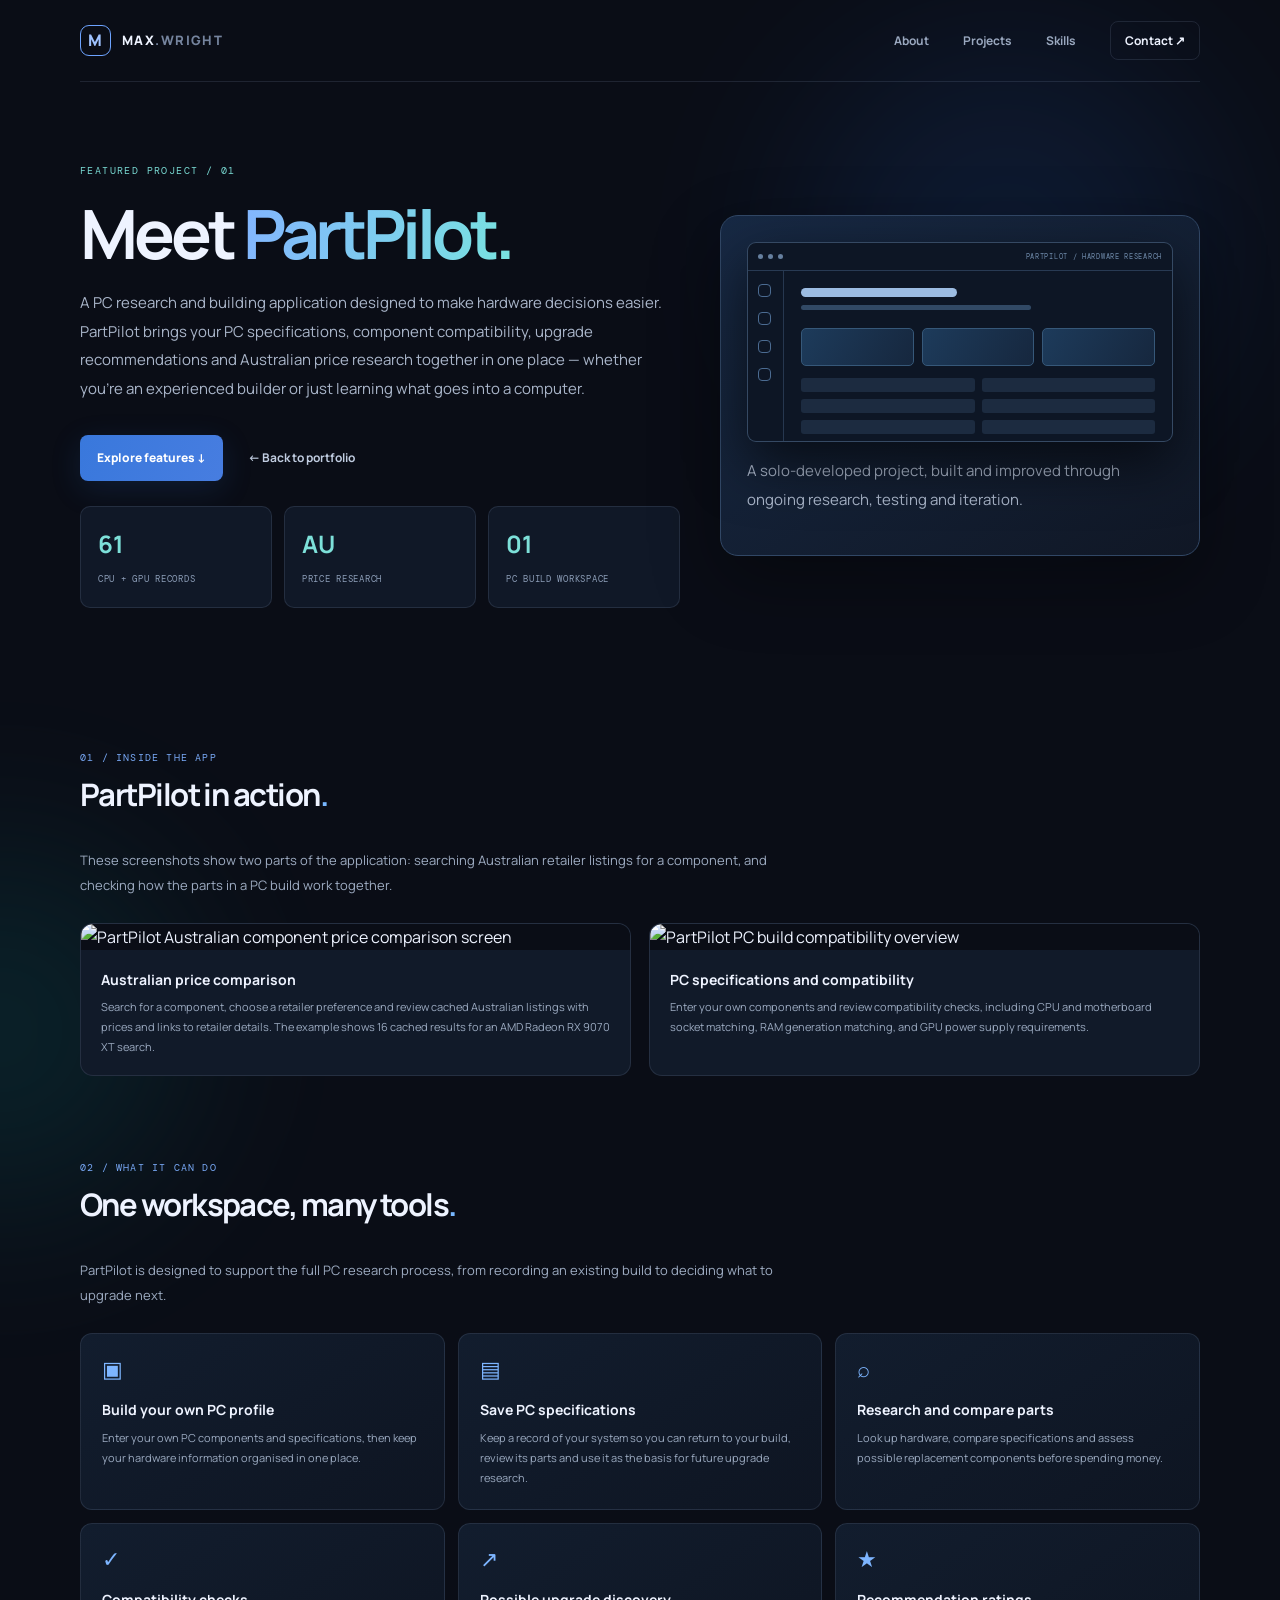
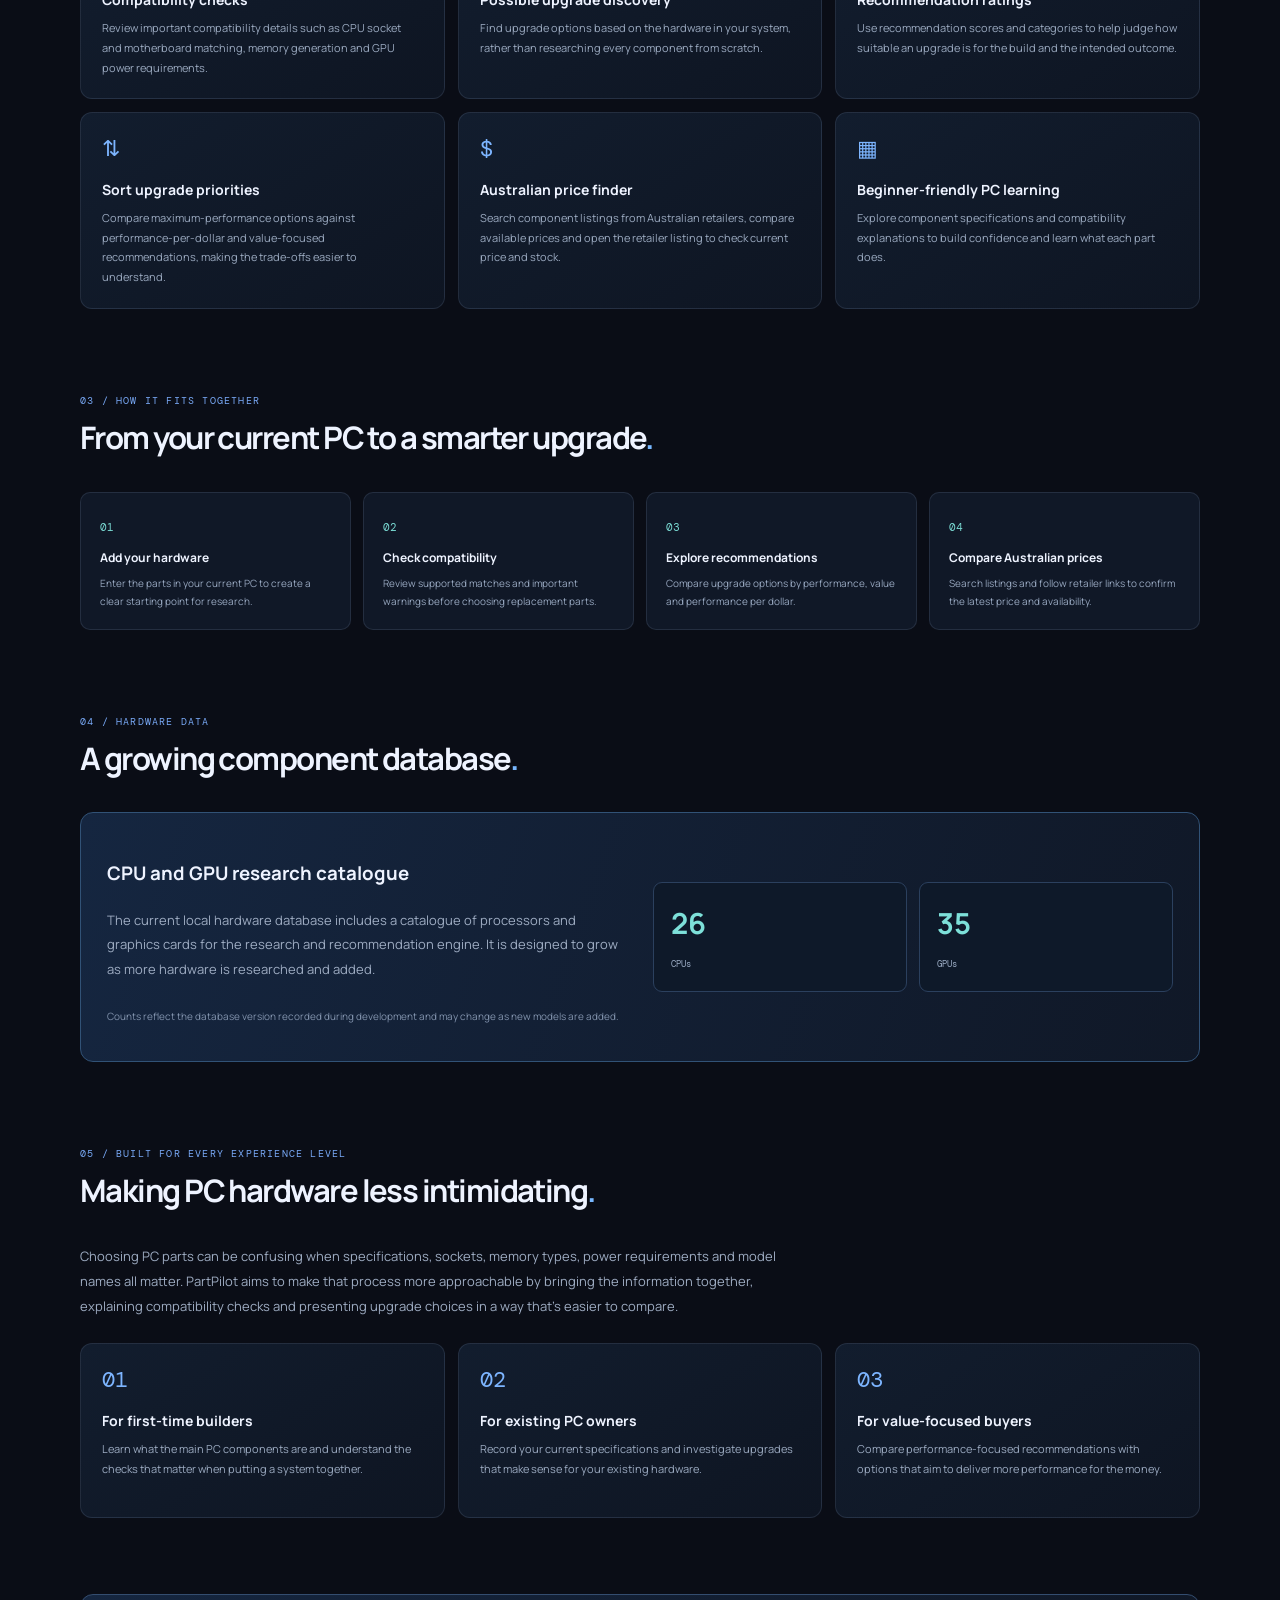
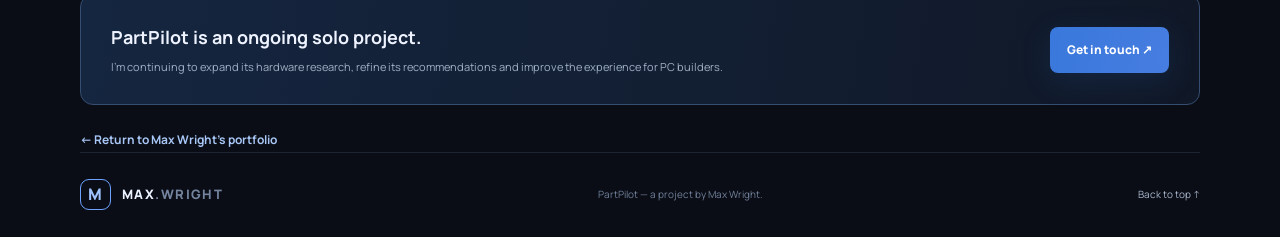
==== partpilot.html @ 17edd5b8 "Add PartPilot project showcase page" ====
<!doctype html>
<html lang="en">
<head>
<meta charset="utf-8"><meta name="viewport" content="width=device-width, initial-scale=1">
<meta name="theme-color" content="#0a0d16">
<meta name="description" content="PartPilot — Max Wright's PC building, hardware research, compatibility and Australian price comparison application.">
<title>PartPilot | Max Wright's Portfolio</title>
<link rel="preconnect" href="https://fonts.googleapis.com"><link rel="preconnect" href="https://fonts.gstatic.com" crossorigin>
<link href="https://fonts.googleapis.com/css2?family=DM+Mono:wght@400;500&family=Manrope:wght@400;500;600;700;800&display=swap" rel="stylesheet">
<link rel="stylesheet" href="styles.css">
</head>
<body class="project-page">
<div class="ambient ambient-one"></div><div class="ambient ambient-two"></div>
<header class="site-header">
<a class="brand" href="index.html"><span class="brand-mark">M</span><span>MAX<span class="muted">.WRIGHT</span></span></a>
<button class="menu-toggle" id="menuToggle" aria-label="Open navigation" aria-expanded="false">☰</button>
<nav class="nav" id="nav"><a href="index.html#about">About</a><a href="index.html#projects">Projects</a><a href="index.html#skills">Skills</a><a href="index.html#contact" class="nav-contact">Contact ↗</a></nav>
</header>
<main>
<section class="section-wrap project-hero">
<div>
<div class="project-kicker">FEATURED PROJECT / 01</div>
<h1>Meet <span class="gradient-text">PartPilot.</span></h1>
<p>A PC research and building application designed to make hardware decisions easier. PartPilot brings your PC specifications, component compatibility, upgrade recommendations and Australian price research together in one place — whether you're an experienced builder or just learning what goes into a computer.</p>
<div class="hero-actions"><a class="button button-primary" href="#features">Explore features ↓</a><a class="text-link" href="index.html#projects">← Back to portfolio</a></div>
<div class="project-facts"><div class="project-fact"><strong>61</strong><span>CPU + GPU RECORDS</span></div><div class="project-fact"><strong>AU</strong><span>PRICE RESEARCH</span></div><div class="project-fact"><strong>01</strong><span>PC BUILD WORKSPACE</span></div></div>
</div>
<div class="project-hero-art"><div class="art-window"><div class="window-bar"><span></span><span></span><span></span><small>PARTPILOT / HARDWARE RESEARCH</small></div><div class="mock-dashboard"><div class="mock-sidebar"><i></i><i></i><i></i><i></i></div><div class="mock-main"><div class="mock-heading"></div><div class="mock-subheading"></div><div class="mock-stats"><b></b><b></b><b></b></div><div class="mock-table"><i></i><i></i><i></i><i></i><i></i><i></i></div></div></div></div><p class="note-small">A solo-developed project, built and improved through ongoing research, testing and iteration.</p></div>
</section>

<section class="section-wrap project-section" id="screenshots">
<div class="section-heading"><span class="section-index">01 / INSIDE THE APP</span><h2>PartPilot in action<span class="accent">.</span></h2></div>
<p class="project-section-intro">These screenshots show two parts of the application: searching Australian retailer listings for a component, and checking how the parts in a PC build work together.</p>
<div class="screen-grid">
<article class="screen-card"><img src="assets/partpilot-pricing.webp" alt="PartPilot Australian component price comparison screen"><div class="screen-caption"><h3>Australian price comparison</h3><p>Search for a component, choose a retailer preference and review cached Australian listings with prices and links to retailer details. The example shows 16 cached results for an AMD Radeon RX 9070 XT search.</p></div></article>
<article class="screen-card"><img src="assets/partpilot-compatibility.webp" alt="PartPilot PC build compatibility overview"><div class="screen-caption"><h3>PC specifications and compatibility</h3><p>Enter your own components and review compatibility checks, including CPU and motherboard socket matching, RAM generation matching, and GPU power supply requirements.</p></div></article>
</div>
</section>

<section class="section-wrap project-section" id="features">
<div class="section-heading"><span class="section-index">02 / WHAT IT CAN DO</span><h2>One workspace, many tools<span class="accent">.</span></h2></div>
<p class="project-section-intro">PartPilot is designed to support the full PC research process, from recording an existing build to deciding what to upgrade next.</p>
<div class="feature-grid">
<article class="feature-card"><span class="feature-icon">▣</span><h3>Build your own PC profile</h3><p>Enter your own PC components and specifications, then keep your hardware information organised in one place.</p></article>
<article class="feature-card"><span class="feature-icon">▤</span><h3>Save PC specifications</h3><p>Keep a record of your system so you can return to your build, review its parts and use it as the basis for future upgrade research.</p></article>
<article class="feature-card"><span class="feature-icon">⌕</span><h3>Research and compare parts</h3><p>Look up hardware, compare specifications and assess possible replacement components before spending money.</p></article>
<article class="feature-card"><span class="feature-icon">✓</span><h3>Compatibility checks</h3><p>Review important compatibility details such as CPU socket and motherboard matching, memory generation and GPU power requirements.</p></article>
<article class="feature-card"><span class="feature-icon">↗</span><h3>Possible upgrade discovery</h3><p>Find upgrade options based on the hardware in your system, rather than researching every component from scratch.</p></article>
<article class="feature-card"><span class="feature-icon">★</span><h3>Recommendation ratings</h3><p>Use recommendation scores and categories to help judge how suitable an upgrade is for the build and the intended outcome.</p></article>
<article class="feature-card"><span class="feature-icon">⇅</span><h3>Sort upgrade priorities</h3><p>Compare maximum-performance options against performance-per-dollar and value-focused recommendations, making the trade-offs easier to understand.</p></article>
<article class="feature-card"><span class="feature-icon">$</span><h3>Australian price finder</h3><p>Search component listings from Australian retailers, compare available prices and open the retailer listing to check current price and stock.</p></article>
<article class="feature-card"><span class="feature-icon">▦</span><h3>Beginner-friendly PC learning</h3><p>Explore component specifications and compatibility explanations to build confidence and learn what each part does.</p></article>
</div>
</section>

<section class="section-wrap project-section">
<div class="section-heading"><span class="section-index">03 / HOW IT FITS TOGETHER</span><h2>From your current PC to a smarter upgrade<span class="accent">.</span></h2></div>
<div class="workflow-list">
<div class="workflow-step"><h3>Add your hardware</h3><p>Enter the parts in your current PC to create a clear starting point for research.</p></div>
<div class="workflow-step"><h3>Check compatibility</h3><p>Review supported matches and important warnings before choosing replacement parts.</p></div>
<div class="workflow-step"><h3>Explore recommendations</h3><p>Compare upgrade options by performance, value and performance per dollar.</p></div>
<div class="workflow-step"><h3>Compare Australian prices</h3><p>Search listings and follow retailer links to confirm the latest price and availability.</p></div>
</div>
</section>

<section class="section-wrap project-section">
<div class="section-heading"><span class="section-index">04 / HARDWARE DATA</span><h2>A growing component database<span class="accent">.</span></h2></div>
<div class="database-panel">
<div><h3>CPU and GPU research catalogue</h3><p class="project-section-intro">The current local hardware database includes a catalogue of processors and graphics cards for the research and recommendation engine. It is designed to grow as more hardware is researched and added.</p><p class="note-small">Counts reflect the database version recorded during development and may change as new models are added.</p></div>
<div class="database-numbers"><div><strong>26</strong><span>CPUs</span></div><div><strong>35</strong><span>GPUs</span></div></div>
</div>
</section>

<section class="section-wrap project-section">
<div class="section-heading"><span class="section-index">05 / BUILT FOR EVERY EXPERIENCE LEVEL</span><h2>Making PC hardware less intimidating<span class="accent">.</span></h2></div>
<p class="project-section-intro">Choosing PC parts can be confusing when specifications, sockets, memory types, power requirements and model names all matter. PartPilot aims to make that process more approachable by bringing the information together, explaining compatibility checks and presenting upgrade choices in a way that's easier to compare.</p>
<div class="feature-grid">
<article class="feature-card"><span class="feature-icon">01</span><h3>For first-time builders</h3><p>Learn what the main PC components are and understand the checks that matter when putting a system together.</p></article>
<article class="feature-card"><span class="feature-icon">02</span><h3>For existing PC owners</h3><p>Record your current specifications and investigate upgrades that make sense for your existing hardware.</p></article>
<article class="feature-card"><span class="feature-icon">03</span><h3>For value-focused buyers</h3><p>Compare performance-focused recommendations with options that aim to deliver more performance for the money.</p></article>
</div>
</section>

<section class="section-wrap contact-section project-section">
<div class="contact-panel"><div><h3>PartPilot is an ongoing solo project.</h3><p>I'm continuing to expand its hardware research, refine its recommendations and improve the experience for PC builders.</p></div><a class="button button-primary" href="index.html#contact">Get in touch ↗</a></div>
<a class="project-back" href="index.html#projects">← Return to Max Wright's portfolio</a>
</section>
</main>
<footer class="footer section-wrap"><a class="brand" href="index.html"><span class="brand-mark">M</span><span>MAX<span class="muted">.WRIGHT</span></span></a><span>PartPilot — a project by Max Wright.</span><a href="#">Back to top ↑</a></footer>
<script src="script.js"></script>
</body></html>
---- styles.css ----
:root{--bg:#0a0d16;--panel:#101625;--panel2:#131c2d;--line:rgba(159,179,211,.14);--text:#eef3ff;--muted:#9aa8bf;--blue:#70a5ff;--cyan:#6de2df;--font:'Manrope',sans-serif;--mono:'DM Mono',monospace}
*{box-sizing:border-box}html{scroll-behavior:smooth;scroll-padding-top:90px}body{margin:0;background:var(--bg);color:var(--text);font-family:var(--font);line-height:1.65;overflow-x:hidden}a{color:inherit;text-decoration:none}.ambient{position:absolute;pointer-events:none;filter:blur(90px);opacity:.14;border-radius:50%;z-index:-1}.ambient-one{width:420px;height:420px;background:#2768cf;top:40px;right:5%}.ambient-two{width:360px;height:360px;background:#0a9b9b;top:850px;left:-180px}.section-wrap,.site-header{width:min(1120px,calc(100% - 48px));margin-inline:auto}.site-header{height:82px;display:flex;align-items:center;justify-content:space-between;border-bottom:1px solid var(--line);position:relative;z-index:5}.brand{display:flex;align-items:center;gap:11px;font-weight:800;letter-spacing:.11em;font-size:13px}.brand-mark{width:31px;height:31px;border:1px solid #6da3ff;border-radius:9px;display:grid;place-items:center;color:#9fc2ff;font-size:16px}.muted{color:#75849e}.nav{display:flex;align-items:center;gap:34px;color:var(--muted);font-size:12px;font-weight:700}.nav a:hover,.text-link:hover,.footer a:hover{color:white}.nav-contact{border:1px solid var(--line);padding:9px 14px;border-radius:8px;color:var(--text)}.menu-toggle{display:none;background:none;color:white;border:0;font-size:22px}.hero{min-height:600px;display:grid;grid-template-columns:1.1fr .9fr;align-items:center;gap:30px;padding-top:65px;padding-bottom:70px}.eyebrow,.section-index,.project-number,.art-caption,.core-label,.core-bottom,.project-footnote{font-family:var(--mono);font-size:10px;letter-spacing:.12em;color:#8d9db8}.eyebrow{display:flex;align-items:center;gap:10px}.status-dot,.mini-dot{width:7px;height:7px;border-radius:50%;background:#65dfb1;box-shadow:0 0 12px #65dfb1}.eyebrow-line{width:32px;height:1px;background:#42516b;margin-left:5px}.hero h1{font-size:clamp(42px,5.4vw,68px);line-height:1.1;letter-spacing:-.055em;margin:26px 0 20px;font-weight:800}.gradient-text{background:linear-gradient(100deg,#83b5ff,#78e3df);-webkit-background-clip:text;background-clip:text;color:transparent}.hero-lead{max-width:570px;color:#aab6ca;font-size:15px;line-height:1.9}.hero-actions{display:flex;align-items:center;gap:25px;margin-top:32px}.button{display:inline-flex;align-items:center;gap:18px;padding:13px 17px;border-radius:8px;font-size:12px;font-weight:800;transition:.2s transform,.2s background}.button:hover{transform:translateY(-2px)}.button-primary{background:linear-gradient(110deg,#3978dc,#477de0);color:white;box-shadow:0 8px 30px #2358a633}.button-secondary{border:1px solid #385071;background:#17243a;color:#dce9ff}.text-link{font-size:12px;font-weight:700;color:#c0cce0}.hero-meta{display:flex;gap:23px;margin-top:52px;color:#71819c;font:10px var(--mono);text-transform:uppercase;letter-spacing:.08em}.hero-meta span{display:flex;align-items:center;gap:8px}.mini-dot{width:5px;height:5px}.hero-visual{height:430px;position:relative;display:grid;place-items:center}.orbit{position:absolute;border:1px solid rgba(115,160,225,.16);border-radius:50%;transform:rotate(-24deg)}.orbit-a{width:390px;height:250px}.orbit-b{width:310px;height:400px;transform:rotate(50deg)}.core-card{width:260px;height:315px;border:1px solid #33445f;border-radius:16px;background:linear-gradient(145deg,#17243a,#0d1423 72%);padding:20px;box-shadow:0 30px 80px #0008;position:relative;z-index:1}.core-top,.core-bottom{display:flex;justify-content:space-between;align-items:center}.core-live{font-size:9px;color:#6ee0b1}.core-symbol{font-size:40px;color:#79b3ff;margin-top:29px}.core-title{font-size:35px;line-height:1.08;letter-spacing:-.06em;font-weight:800;margin-top:10px}.core-title span{color:#7ce1dd}.core-bottom{position:absolute;bottom:18px;left:20px;right:20px;font-size:8px}.float-chip{position:absolute;z-index:2;background:#151f31;border:1px solid #364864;border-radius:10px;padding:11px 14px;display:flex;gap:10px;align-items:center;box-shadow:0 12px 35px #0006}.float-chip b,.float-chip small{display:block}.float-chip b{font-size:10px}.float-chip small{font-size:9px;color:#8292ad}.chip-icon{font:17px var(--mono);color:#80b6ff}.chip-code{top:65px;right:-2px}.chip-hardware{bottom:66px;left:-5px}.stats{display:grid;grid-template-columns:repeat(3,1fr);border-top:1px solid var(--line);border-bottom:1px solid var(--line);padding:23px 0}.stats div{display:flex;align-items:center;gap:14px;border-right:1px solid var(--line);padding-left:25px}.stats div:first-child{padding-left:0}.stats div:last-child{border:0}.stats strong{font-size:25px;letter-spacing:-.05em}.stats span{font-size:11px;color:var(--muted)}.section{padding-top:110px}.section-heading{margin-bottom:35px}.section-index{color:#78a8f5}.section-heading h2{font-size:36px;letter-spacing:-.05em;margin:8px 0 0;line-height:1.2}.accent{color:#78b7ff}.about-grid{display:grid;grid-template-columns:.8fr 1.2fr;gap:70px}.about-lead{font-size:24px;line-height:1.45;letter-spacing:-.035em;font-weight:700;margin:0;max-width:390px}.about-copy{color:#9eacc2;font-size:13px;line-height:1.95}.about-copy p{margin:0 0 13px}.section-heading-row{display:flex;justify-content:space-between;align-items:end}.section-note{font:10px var(--mono);color:#73839e}.project-card{background:linear-gradient(120deg,#111a2a,#0e1522);border:1px solid var(--line);border-radius:15px;overflow:hidden}.featured{display:grid;grid-template-columns:1fr 1fr;min-height:350px}.project-art{min-height:350px;display:grid;place-items:center;position:relative;overflow:hidden;background:radial-gradient(ellipse at 50% 45%,#244c7c 0,#142640 40%,#101a2a 75%)}.pc-art:before{content:"";position:absolute;width:340px;height:340px;border:1px solid #5c8cc344;border-radius:50%}.art-window{width:78%;height:220px;border:1px solid #58769b88;border-radius:9px;background:#0d1625;box-shadow:0 22px 55px #0009;position:relative;z-index:1;transform:perspective(800px) rotateY(-8deg) rotateX(3deg);overflow:hidden}.window-bar{height:28px;border-bottom:1px solid #283a53;display:flex;align-items:center;gap:5px;padding:0 10px}.window-bar span{width:5px;height:5px;border-radius:50%;background:#66809f}.window-bar small{margin-left:auto;font:7px var(--mono);color:#6f8aaa;letter-spacing:.1em}.mock-dashboard{display:flex;height:calc(100% - 28px)}.mock-sidebar{width:36px;border-right:1px solid #26374f;padding:13px 10px;display:flex;flex-direction:column;gap:15px}.mock-sidebar i{width:13px;height:13px;border:1px solid #4b6b91;border-radius:4px}.mock-main{flex:1;padding:17px}.mock-heading{width:44%;height:9px;border-radius:5px;background:#9cbce2}.mock-subheading{width:65%;height:5px;border-radius:4px;background:#314965;margin-top:8px}.mock-stats{display:flex;gap:8px;margin-top:18px}.mock-stats b{height:38px;flex:1;background:linear-gradient(120deg,#1d3b5b,#16273e);border:1px solid #365879;border-radius:5px}.mock-table{display:grid;grid-template-columns:repeat(2,1fr);gap:7px;margin-top:12px}.mock-table i{height:14px;background:#1c2b40;border-radius:3px}.art-caption{position:absolute;bottom:17px;left:20px;font-size:8px;color:#90a9c8}.project-info{padding:35px 34px;display:flex;flex-direction:column;align-items:flex-start}.project-topline{display:flex;align-items:center;gap:13px;flex-wrap:wrap}.status-pill{font:9px var(--mono);color:#e9c47e;border:1px solid #7a633c;padding:4px 7px;border-radius:30px}.status-pill i{display:inline-block;width:5px;height:5px;border-radius:50%;background:#e9c47e;margin-right:5px}.project-info h3{font-size:27px;line-height:1.25;letter-spacing:-.045em;margin:22px 0 13px}.project-info p{font-size:12px;color:#9baac0;line-height:1.9;margin:0 0 18px}.tag-list{display:flex;flex-wrap:wrap;gap:7px}.tag-list span{font:9px var(--mono);padding:6px 8px;border:1px solid #2b3c55;border-radius:5px;color:#9fb2cd}.project-actions{display:flex;align-items:center;gap:14px;flex-wrap:wrap;margin-top:auto;padding-top:23px}.project-footnote{font-size:8px;letter-spacing:0;color:#74849d}.project-grid{display:grid;grid-template-columns:1fr 1fr;gap:18px;margin-top:18px}.compact{display:grid;grid-template-columns:145px 1fr;min-height:190px}.mini-art{position:relative;display:grid;place-items:center;overflow:hidden;background:#142238}.network-art{background:radial-gradient(circle,#21476c,#101b2c)}.network-node{width:36px;height:30px;border:1px solid #6da5d5;border-radius:6px;display:grid;place-items:center;font:9px var(--mono);color:#b9d8f8;position:absolute;z-index:2;background:#162b45}.n1{left:18px;top:63px}.n2{left:54px;top:65px;border:0;background:none;font-size:18px}.n3{right:17px;top:63px}.network-line{position:absolute;width:100px;height:1px;background:#5e92c3;top:78px}.code-art{background:radial-gradient(circle,#283c6c,#11192d);font:23px var(--mono);color:#8ab9ff}.code-art i{position:absolute;font:8px var(--mono);color:#6682ad;opacity:.65}.code-art i:nth-child(2){top:25px;left:12px}.code-art i:nth-child(3){right:8px;top:56px}.code-art i:nth-child(4){bottom:24px;left:20px}.compact .project-info{padding:22px}.compact .project-info h3{font-size:17px;margin:12px 0 7px}.compact .project-info p{font-size:10px;margin-bottom:12px}.compact .tag-list span{font-size:8px}.disclaimer{color:#71819a;font:9px var(--mono);margin-top:12px}.section-intro{color:#9eacc2;font-size:13px;max-width:560px;margin:-17px 0 25px}.skills-grid{display:grid;grid-template-columns:repeat(4,1fr);gap:12px}.skill-box{padding:20px;border:1px solid var(--line);border-radius:10px;background:#101725}.skill-icon{font:21px var(--mono);color:#7fb4ff}.skill-box h3{font-size:12px;margin:17px 0 7px}.skill-box p{font-size:10px;color:#8f9fb7;line-height:1.8;margin:0}.learning-banner{margin-top:18px;padding:25px 28px;border:1px solid #315276;border-radius:11px;background:linear-gradient(100deg,#152641,#101b2a);display:flex;justify-content:space-between;align-items:center}.learning-banner h3{font-size:17px;margin:8px 0 4px}.learning-banner p{font-size:11px;color:#9cacc2;margin:0}.learning-mark{font-size:33px;color:#7eb5ff}.contact-section{padding-bottom:90px}.contact-panel{border:1px solid #344d70;border-radius:13px;padding:28px 30px;background:linear-gradient(100deg,#152640,#101827);display:flex;justify-content:space-between;align-items:center;gap:25px}.contact-panel h3{font-size:18px;margin:0 0 5px}.contact-panel p{font-size:11px;color:#a1b0c5;margin:0}.contact-note{font:9px var(--mono);color:#74849d;margin-top:12px}.footer{border-top:1px solid var(--line);min-height:85px;display:flex;align-items:center;justify-content:space-between;color:#71819a;font-size:10px}.footer .brand{color:#eaf1ff}.footer>a:last-child{color:#a8b7cd}
@media(max-width:800px){.hero{grid-template-columns:1fr;padding-top:65px}.hero-visual{height:360px;max-width:500px;width:100%;margin:auto}.hero-copy{position:relative;z-index:2}.featured{grid-template-columns:1fr}.project-art{min-height:270px}.project-info{min-height:310px}.skills-grid{grid-template-columns:repeat(2,1fr)}.about-grid{gap:30px}.compact{grid-template-columns:115px 1fr}.compact .project-info{padding:17px}}
@media(max-width:600px){.section-wrap,.site-header{width:min(100% - 34px,1120px)}.site-header{height:70px}.menu-toggle{display:block}.nav{display:none;position:absolute;top:69px;left:0;right:0;padding:17px;background:#111a2a;border:1px solid var(--line);border-radius:0 0 10px 10px;flex-direction:column;align-items:stretch;gap:16px}.nav.open{display:flex}.nav-contact{text-align:center}.hero{min-height:0;padding-top:62px;padding-bottom:45px}.hero h1{font-size:43px}.hero-lead{font-size:13px}.hero-actions{gap:17px;flex-wrap:wrap}.hero-meta{margin-top:35px;gap:12px;font-size:8px}.hero-visual{height:330px}.orbit-a{width:300px;height:205px}.orbit-b{width:250px;height:330px}.core-card{transform:scale(.88)}.chip-code{right:0;top:35px}.chip-hardware{left:0;bottom:40px}.stats{padding:18px 0}.stats div{padding-left:10px;gap:7px;flex-direction:column;align-items:flex-start}.stats strong{font-size:21px}.stats span{font-size:9px}.section{padding-top:78px}.section-heading h2{font-size:31px}.about-grid{grid-template-columns:1fr;gap:13px}.about-lead{font-size:21px}.section-heading-row{align-items:flex-start}.section-note{display:none}.project-info{padding:25px 21px}.project-info h3{font-size:24px}.project-grid{grid-template-columns:1fr}.compact{grid-template-columns:105px 1fr;min-height:180px}.compact .project-info h3{font-size:15px}.skills-grid{gap:8px}.skill-box{padding:14px}.learning-banner{padding:20px}.learning-banner h3{font-size:15px}.contact-panel{align-items:flex-start;flex-direction:column;padding:23px}.footer{padding:20px 0;gap:12px;flex-wrap:wrap}.footer>span{order:3;width:100%}}


/* PartPilot project detail page */
.project-page .site-header{position:relative}
.project-hero{padding:82px 0 58px;display:grid;grid-template-columns:1fr .8fr;gap:40px;align-items:center}
.project-hero h1{font-size:clamp(42px,6vw,68px);line-height:1.06;letter-spacing:-.06em;margin:20px 0}
.project-hero p{max-width:650px;color:#aab6ca;font-size:15px;line-height:1.9}
.project-kicker{font:10px var(--mono);letter-spacing:.14em;color:#79d9d2}
.project-hero-art{border:1px solid #314765;border-radius:18px;padding:26px;background:linear-gradient(145deg,#172944,#101725);box-shadow:0 25px 70px #0005}
.project-hero-art .art-window{width:100%;height:200px;transform:none}
.project-facts{display:grid;grid-template-columns:repeat(3,1fr);gap:12px;margin:25px 0 0}
.project-fact{padding:17px;border:1px solid var(--line);border-radius:10px;background:#101827}
.project-fact strong{display:block;font-size:24px;color:#7de0d9}
.project-fact span{font:9px var(--mono);color:#8c9db7;letter-spacing:.08em}
.project-section{padding:76px 0 0}
.project-section h2{font-size:31px;letter-spacing:-.05em;margin:8px 0 12px}
.project-section-intro{max-width:720px;color:#9eacc2;font-size:13px;line-height:1.9;margin-bottom:25px}
.feature-grid{display:grid;grid-template-columns:repeat(3,1fr);gap:13px}
.feature-card{border:1px solid var(--line);background:linear-gradient(145deg,#121d2e,#0e1522);border-radius:12px;padding:21px;min-height:175px}
.feature-icon{font:22px var(--mono);color:#7db5ff}
.feature-card h3{font-size:14px;margin:14px 0 7px}
.feature-card p{font-size:11px;color:#9baac0;line-height:1.8;margin:0}
.screen-grid{display:grid;grid-template-columns:1fr 1fr;gap:18px}
.screen-card{border:1px solid var(--line);background:#111a29;border-radius:13px;overflow:hidden}
.screen-card img{display:block;width:100%;height:auto;background:#0a0d16}
.screen-caption{padding:18px 20px}
.screen-caption h3{font-size:14px;margin:0 0 6px}
.screen-caption p{font-size:11px;color:#9baac0;line-height:1.8;margin:0}
.workflow-list{display:grid;grid-template-columns:repeat(4,1fr);gap:12px;counter-reset:steps}
.workflow-step{counter-increment:steps;padding:19px;border:1px solid var(--line);border-radius:10px;background:#101827}
.workflow-step:before{content:"0" counter(steps);font:11px var(--mono);color:#79d9d2}
.workflow-step h3{font-size:12px;margin:10px 0 6px}
.workflow-step p{font-size:10px;color:#97a7bf;line-height:1.8;margin:0}
.database-panel{padding:26px;border:1px solid #315276;border-radius:13px;background:linear-gradient(110deg,#152640,#101827);display:grid;grid-template-columns:1fr 1fr;gap:25px;align-items:center}
.database-numbers{display:flex;gap:12px}
.database-numbers div{flex:1;padding:17px;background:#0e1929;border:1px solid #2b405e;border-radius:9px}
.database-numbers strong{display:block;font-size:29px;color:#7de0d9}
.database-numbers span{font:9px var(--mono);color:#9aabc3}
.note-small{font-size:10px;color:#8293ad;line-height:1.8}
.project-back{display:inline-flex;align-items:center;gap:9px;color:#a8c7f6;font-size:12px;font-weight:700;margin-top:25px}
@media(max-width:800px){.project-hero{grid-template-columns:1fr;padding-top:60px}.feature-grid{grid-template-columns:repeat(2,1fr)}.workflow-list{grid-template-columns:repeat(2,1fr)}}
@media(max-width:600px){.project-hero{padding:48px 0 35px}.project-hero h1{font-size:43px}.project-hero p{font-size:13px}.project-facts{gap:7px}.project-fact{padding:12px}.project-fact strong{font-size:20px}.project-fact span{font-size:8px}.project-section{padding-top:58px}.project-section h2{font-size:27px}.feature-grid,.screen-grid,.database-panel{grid-template-columns:1fr}.feature-card{min-height:0}.workflow-list{gap:8px}.workflow-step{padding:14px}.database-numbers{gap:8px}}
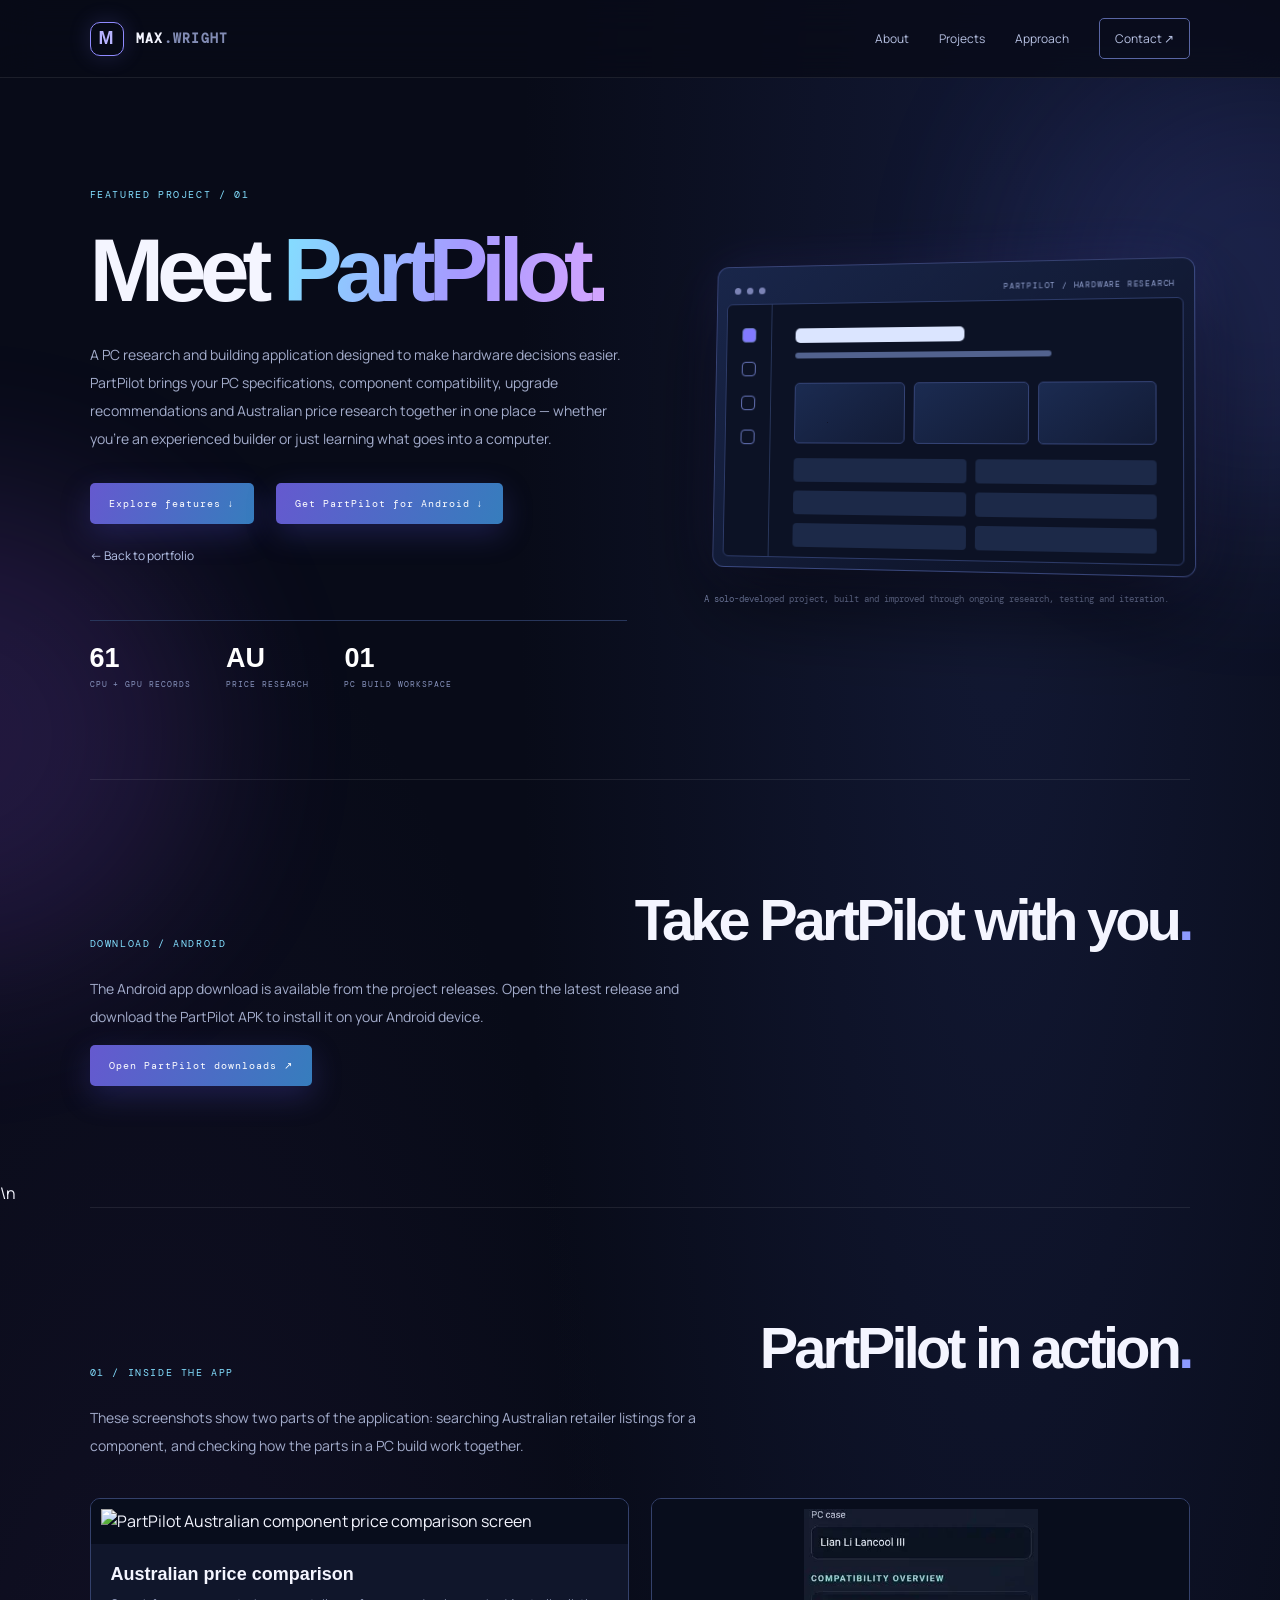
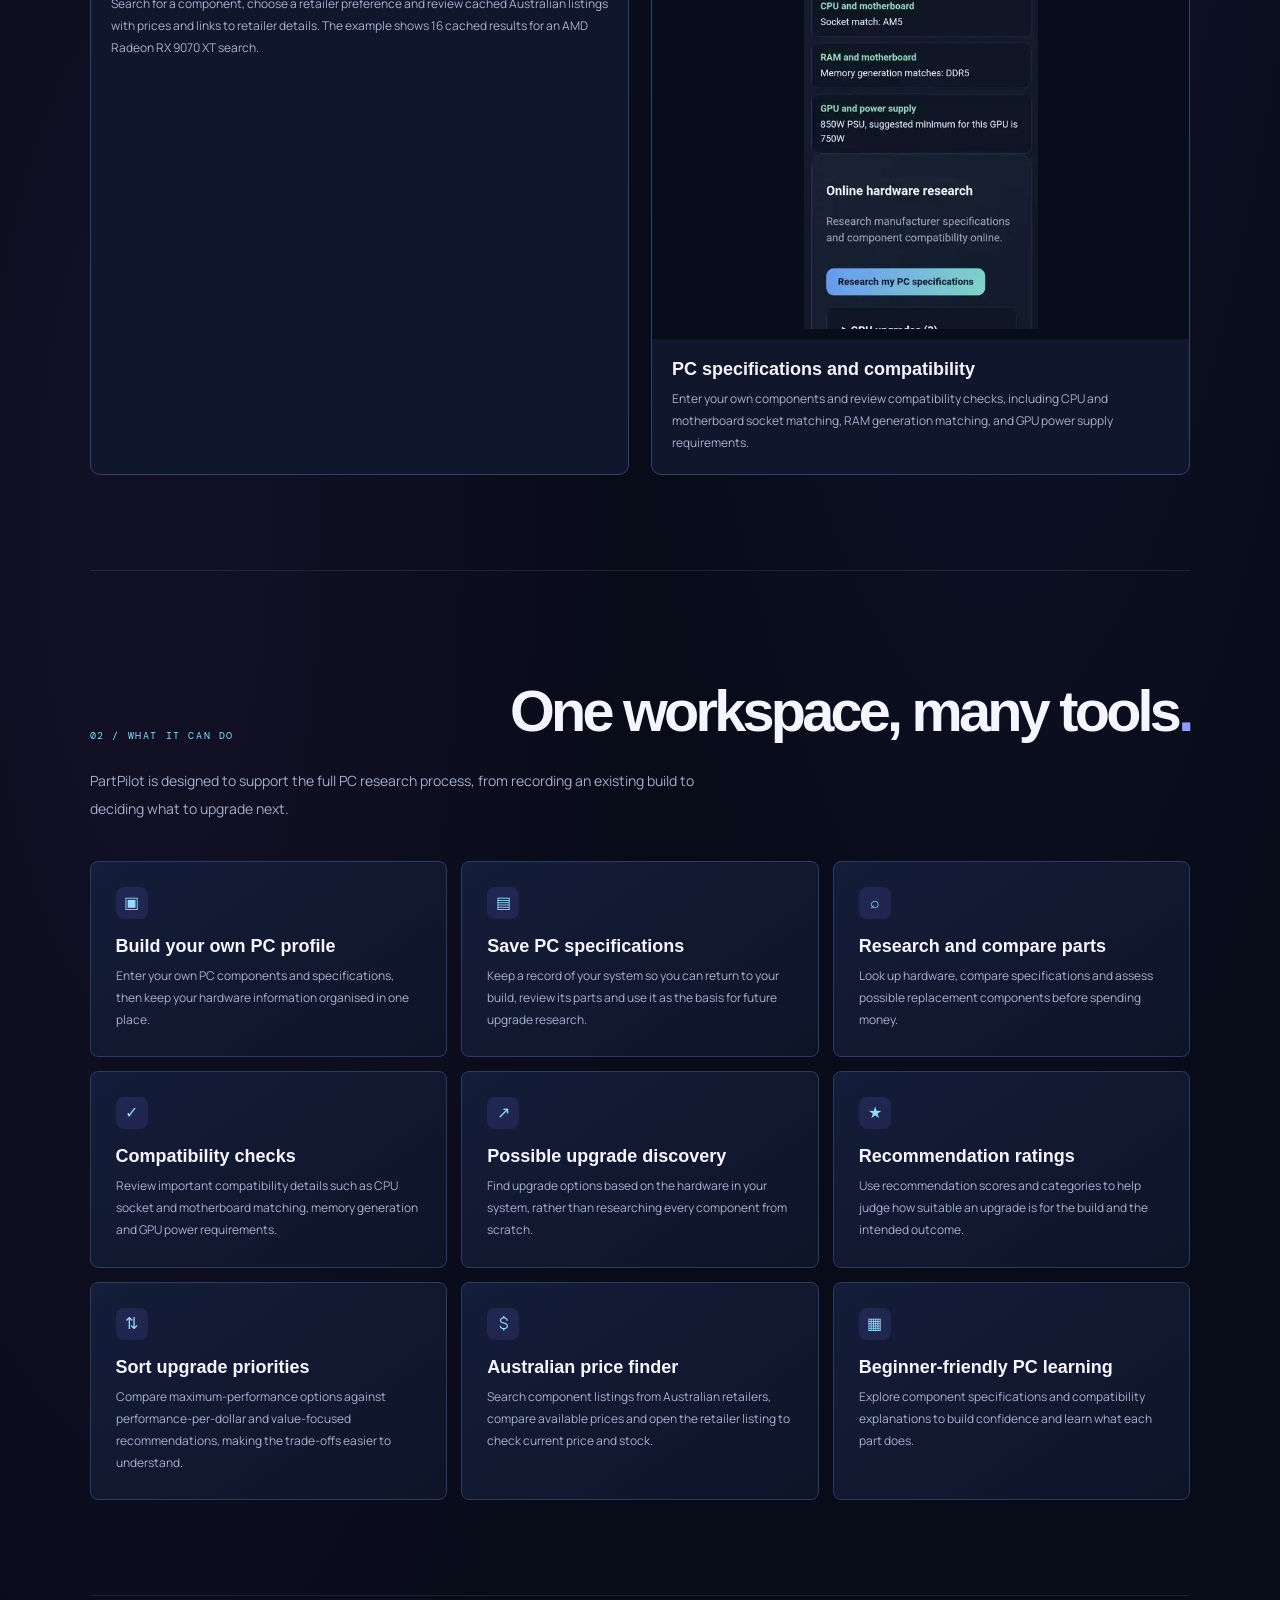
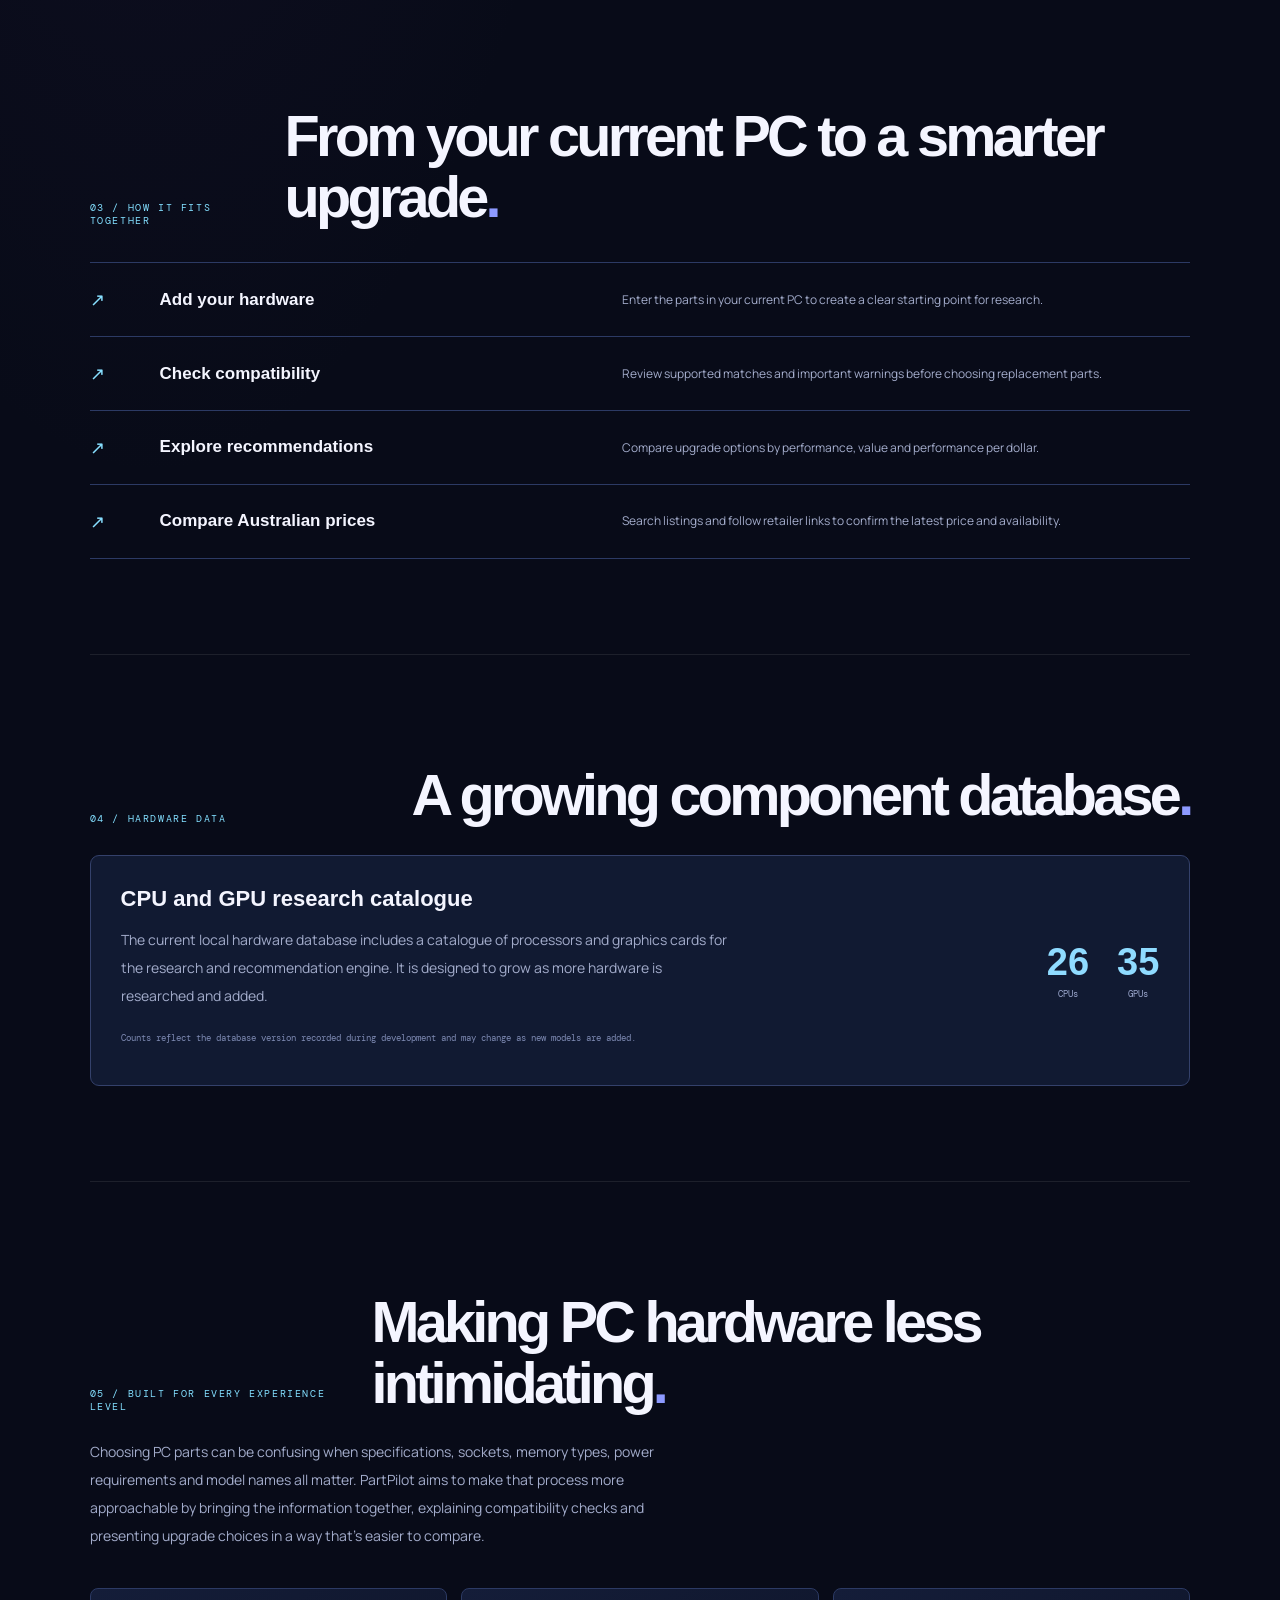
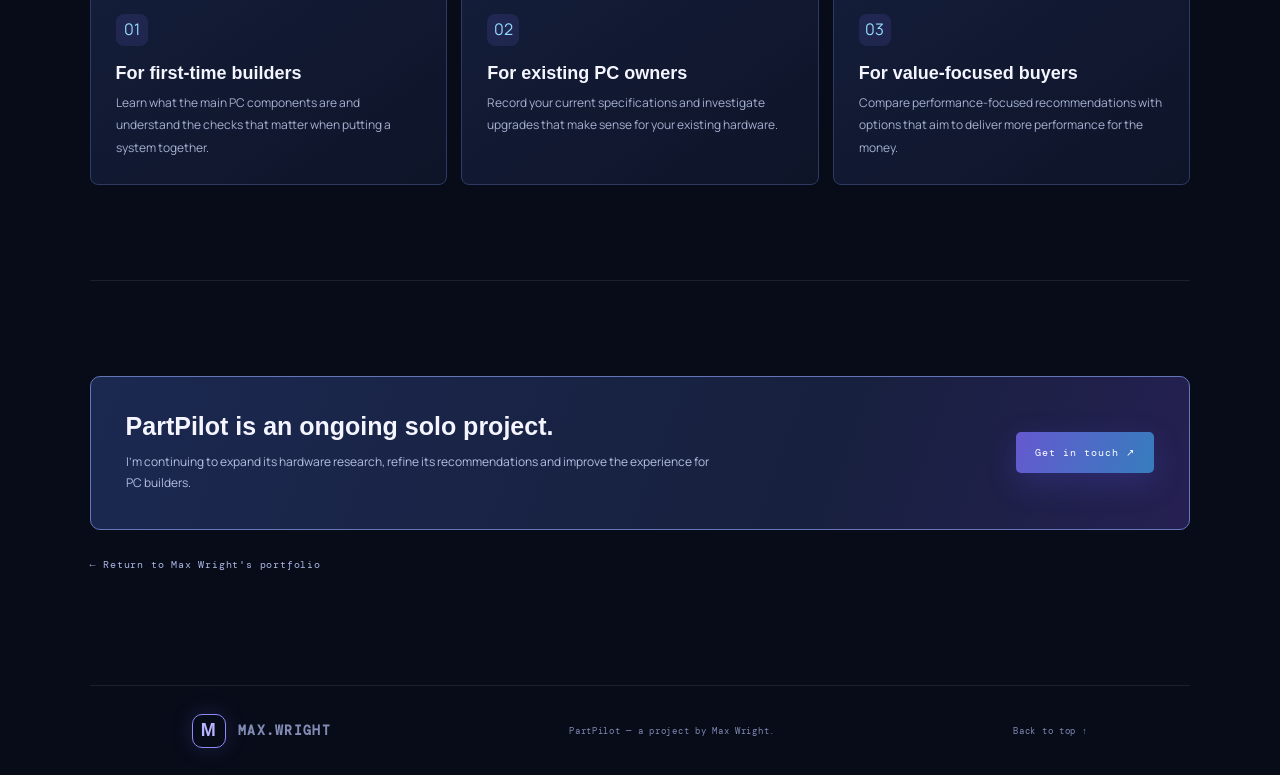
==== commit f6cc1bcc: "Fix PartPilot navigation and add Android download section" ====
--- a/partpilot.html
+++ b/partpilot.html
@@ -14,7 +14,7 @@
 <header class="site-header">
 <a class="brand" href="index.html"><span class="brand-mark">M</span><span>MAX<span class="muted">.WRIGHT</span></span></a>
 <button class="menu-toggle" id="menuToggle" aria-label="Open navigation" aria-expanded="false">☰</button>
-<nav class="nav" id="nav"><a href="index.html#about">About</a><a href="index.html#projects">Projects</a><a href="index.html#skills">Skills</a><a href="index.html#contact" class="nav-contact">Contact ↗</a></nav>
+<nav class="nav" id="nav"><a href="index.html#about">About</a><a href="index.html#work">Projects</a><a href="index.html#approach">Approach</a><a href="index.html#contact" class="nav-contact">Contact ↗</a></nav>
 </header>
 <main>
 <section class="section-wrap project-hero">
@@ -22,13 +22,13 @@
 <div class="project-kicker">FEATURED PROJECT / 01</div>
 <h1>Meet <span class="gradient-text">PartPilot.</span></h1>
 <p>A PC research and building application designed to make hardware decisions easier. PartPilot brings your PC specifications, component compatibility, upgrade recommendations and Australian price research together in one place — whether you're an experienced builder or just learning what goes into a computer.</p>
-<div class="hero-actions"><a class="button button-primary" href="#features">Explore features ↓</a><a class="text-link" href="index.html#projects">← Back to portfolio</a></div>
+<div class="hero-actions"><a class="button button-primary" href="#features">Explore features ↓</a><a class="button button-primary" href="https://github.com/NaSlaya/NaSlaya.github.io/releases" target="_blank" rel="noopener">Get PartPilot for Android ↓</a><a class="text-link" href="index.html#work">← Back to portfolio</a></div>
 <div class="project-facts"><div class="project-fact"><strong>61</strong><span>CPU + GPU RECORDS</span></div><div class="project-fact"><strong>AU</strong><span>PRICE RESEARCH</span></div><div class="project-fact"><strong>01</strong><span>PC BUILD WORKSPACE</span></div></div>
 </div>
 <div class="project-hero-art"><div class="art-window"><div class="window-bar"><span></span><span></span><span></span><small>PARTPILOT / HARDWARE RESEARCH</small></div><div class="mock-dashboard"><div class="mock-sidebar"><i></i><i></i><i></i><i></i></div><div class="mock-main"><div class="mock-heading"></div><div class="mock-subheading"></div><div class="mock-stats"><b></b><b></b><b></b></div><div class="mock-table"><i></i><i></i><i></i><i></i><i></i><i></i></div></div></div></div><p class="note-small">A solo-developed project, built and improved through ongoing research, testing and iteration.</p></div>
 </section>
 
-<section class="section-wrap project-section" id="screenshots">
+<section class="section-wrap project-section" id="download"><div class="section-heading"><span class="section-index">DOWNLOAD / ANDROID</span><h2>Take PartPilot with you<span class="accent">.</span></h2></div><p class="project-section-intro">The Android app download is available from the project releases. Open the latest release and download the PartPilot APK to install it on your Android device.</p><a class="button button-primary" href="https://github.com/NaSlaya/NaSlaya.github.io/releases" target="_blank" rel="noopener">Open PartPilot downloads ↗</a></section>\n<section class="section-wrap project-section" id="screenshots">
 <div class="section-heading"><span class="section-index">01 / INSIDE THE APP</span><h2>PartPilot in action<span class="accent">.</span></h2></div>
 <p class="project-section-intro">These screenshots show two parts of the application: searching Australian retailer listings for a component, and checking how the parts in a PC build work together.</p>
 <div class="screen-grid">
@@ -83,7 +83,7 @@
 
 <section class="section-wrap contact-section project-section">
 <div class="contact-panel"><div><h3>PartPilot is an ongoing solo project.</h3><p>I'm continuing to expand its hardware research, refine its recommendations and improve the experience for PC builders.</p></div><a class="button button-primary" href="index.html#contact">Get in touch ↗</a></div>
-<a class="project-back" href="index.html#projects">← Return to Max Wright's portfolio</a>
+<a class="project-back" href="index.html#work">← Return to Max Wright's portfolio</a>
 </section>
 </main>
 <footer class="footer section-wrap"><a class="brand" href="index.html"><span class="brand-mark">M</span><span>MAX<span class="muted">.WRIGHT</span></span></a><span>PartPilot — a project by Max Wright.</span><a href="#">Back to top ↑</a></footer>
--- a/styles.css
+++ b/styles.css
@@ -1,46 +1,157 @@
- :root{--bg:#0a0d16;--panel:#101625;--panel2:#131c2d;--line:rgba(159,179,211,.14);--text:#eef3ff;--muted:#9aa8bf;--blue:#70a5ff;--cyan:#6de2df;--font:'Manrope',sans-serif;--mono:'DM Mono',monospace}
-*{box-sizing:border-box}html{scroll-behavior:smooth;scroll-padding-top:90px}body{margin:0;background:var(--bg);color:var(--text);font-family:var(--font);line-height:1.65;overflow-x:hidden}a{color:inherit;text-decoration:none}.ambient{position:absolute;pointer-events:none;filter:blur(90px);opacity:.14;border-radius:50%;z-index:-1}.ambient-one{width:420px;height:420px;background:#2768cf;top:40px;right:5%}.ambient-two{width:360px;height:360px;background:#0a9b9b;top:850px;left:-180px}.section-wrap,.site-header{width:min(1120px,calc(100% - 48px));margin-inline:auto}.site-header{height:82px;display:flex;align-items:center;justify-content:space-between;border-bottom:1px solid var(--line);position:relative;z-index:5}.brand{display:flex;align-items:center;gap:11px;font-weight:800;letter-spacing:.11em;font-size:13px}.brand-mark{width:31px;height:31px;border:1px solid #6da3ff;border-radius:9px;display:grid;place-items:center;color:#9fc2ff;font-size:16px}.muted{color:#75849e}.nav{display:flex;align-items:center;gap:34px;color:var(--muted);font-size:12px;font-weight:700}.nav a:hover,.text-link:hover,.footer a:hover{color:white}.nav-contact{border:1px solid var(--line);padding:9px 14px;border-radius:8px;color:var(--text)}.menu-toggle{display:none;background:none;color:white;border:0;font-size:22px}.hero{min-height:600px;display:grid;grid-template-columns:1.1fr .9fr;align-items:center;gap:30px;padding-top:65px;padding-bottom:70px}.eyebrow,.section-index,.project-number,.art-caption,.core-label,.core-bottom,.project-footnote{font-family:var(--mono);font-size:10px;letter-spacing:.12em;color:#8d9db8}.eyebrow{display:flex;align-items:center;gap:10px}.status-dot,.mini-dot{width:7px;height:7px;border-radius:50%;background:#65dfb1;box-shadow:0 0 12px #65dfb1}.eyebrow-line{width:32px;height:1px;background:#42516b;margin-left:5px}.hero h1{font-size:clamp(42px,5.4vw,68px);line-height:1.1;letter-spacing:-.055em;margin:26px 0 20px;font-weight:800}.gradient-text{background:linear-gradient(100deg,#83b5ff,#78e3df);-webkit-background-clip:text;background-clip:text;color:transparent}.hero-lead{max-width:570px;color:#aab6ca;font-size:15px;line-height:1.9}.hero-actions{display:flex;align-items:center;gap:25px;margin-top:32px}.button{display:inline-flex;align-items:center;gap:18px;padding:13px 17px;border-radius:8px;font-size:12px;font-weight:800;transition:.2s transform,.2s background}.button:hover{transform:translateY(-2px)}.button-primary{background:linear-gradient(110deg,#3978dc,#477de0);color:white;box-shadow:0 8px 30px #2358a633}.button-secondary{border:1px solid #385071;background:#17243a;color:#dce9ff}.text-link{font-size:12px;font-weight:700;color:#c0cce0}.hero-meta{display:flex;gap:23px;margin-top:52px;color:#71819c;font:10px var(--mono);text-transform:uppercase;letter-spacing:.08em}.hero-meta span{display:flex;align-items:center;gap:8px}.mini-dot{width:5px;height:5px}.hero-visual{height:430px;position:relative;display:grid;place-items:center}.orbit{position:absolute;border:1px solid rgba(115,160,225,.16);border-radius:50%;transform:rotate(-24deg)}.orbit-a{width:390px;height:250px}.orbit-b{width:310px;height:400px;transform:rotate(50deg)}.core-card{width:260px;height:315px;border:1px solid #33445f;border-radius:16px;background:linear-gradient(145deg,#17243a,#0d1423 72%);padding:20px;box-shadow:0 30px 80px #0008;position:relative;z-index:1}.core-top,.core-bottom{display:flex;justify-content:space-between;align-items:center}.core-live{font-size:9px;color:#6ee0b1}.core-symbol{font-size:40px;color:#79b3ff;margin-top:29px}.core-title{font-size:35px;line-height:1.08;letter-spacing:-.06em;font-weight:800;margin-top:10px}.core-title span{color:#7ce1dd}.core-bottom{position:absolute;bottom:18px;left:20px;right:20px;font-size:8px}.float-chip{position:absolute;z-index:2;background:#151f31;border:1px solid #364864;border-radius:10px;padding:11px 14px;display:flex;gap:10px;align-items:center;box-shadow:0 12px 35px #0006}.float-chip b,.float-chip small{display:block}.float-chip b{font-size:10px}.float-chip small{font-size:9px;color:#8292ad}.chip-icon{font:17px var(--mono);color:#80b6ff}.chip-code{top:65px;right:-2px}.chip-hardware{bottom:66px;left:-5px}.stats{display:grid;grid-template-columns:repeat(3,1fr);border-top:1px solid var(--line);border-bottom:1px solid var(--line);padding:23px 0}.stats div{display:flex;align-items:center;gap:14px;border-right:1px solid var(--line);padding-left:25px}.stats div:first-child{padding-left:0}.stats div:last-child{border:0}.stats strong{font-size:25px;letter-spacing:-.05em}.stats span{font-size:11px;color:var(--muted)}.section{padding-top:110px}.section-heading{margin-bottom:35px}.section-index{color:#78a8f5}.section-heading h2{font-size:36px;letter-spacing:-.05em;margin:8px 0 0;line-height:1.2}.accent{color:#78b7ff}.about-grid{display:grid;grid-template-columns:.8fr 1.2fr;gap:70px}.about-lead{font-size:24px;line-height:1.45;letter-spacing:-.035em;font-weight:700;margin:0;max-width:390px}.about-copy{color:#9eacc2;font-size:13px;line-height:1.95}.about-copy p{margin:0 0 13px}.section-heading-row{display:flex;justify-content:space-between;align-items:end}.section-note{font:10px var(--mono);color:#73839e}.project-card{background:linear-gradient(120deg,#111a2a,#0e1522);border:1px solid var(--line);border-radius:15px;overflow:hidden}.featured{display:grid;grid-template-columns:1fr 1fr;min-height:350px}.project-art{min-height:350px;display:grid;place-items:center;position:relative;overflow:hidden;background:radial-gradient(ellipse at 50% 45%,#244c7c 0,#142640 40%,#101a2a 75%)}.pc-art:before{content:"";position:absolute;width:340px;height:340px;border:1px solid #5c8cc344;border-radius:50%}.art-window{width:78%;height:220px;border:1px solid #58769b88;border-radius:9px;background:#0d1625;box-shadow:0 22px 55px #0009;position:relative;z-index:1;transform:perspective(800px) rotateY(-8deg) rotateX(3deg);overflow:hidden}.window-bar{height:28px;border-bottom:1px solid #283a53;display:flex;align-items:center;gap:5px;padding:0 10px}.window-bar span{width:5px;height:5px;border-radius:50%;background:#66809f}.window-bar small{margin-left:auto;font:7px var(--mono);color:#6f8aaa;letter-spacing:.1em}.mock-dashboard{display:flex;height:calc(100% - 28px)}.mock-sidebar{width:36px;border-right:1px solid #26374f;padding:13px 10px;display:flex;flex-direction:column;gap:15px}.mock-sidebar i{width:13px;height:13px;border:1px solid #4b6b91;border-radius:4px}.mock-main{flex:1;padding:17px}.mock-heading{width:44%;height:9px;border-radius:5px;background:#9cbce2}.mock-subheading{width:65%;height:5px;border-radius:4px;background:#314965;margin-top:8px}.mock-stats{display:flex;gap:8px;margin-top:18px}.mock-stats b{height:38px;flex:1;background:linear-gradient(120deg,#1d3b5b,#16273e);border:1px solid #365879;border-radius:5px}.mock-table{display:grid;grid-template-columns:repeat(2,1fr);gap:7px;margin-top:12px}.mock-table i{height:14px;background:#1c2b40;border-radius:3px}.art-caption{position:absolute;bottom:17px;left:20px;font-size:8px;color:#90a9c8}.project-info{padding:35px 34px;display:flex;flex-direction:column;align-items:flex-start}.project-topline{display:flex;align-items:center;gap:13px;flex-wrap:wrap}.status-pill{font:9px var(--mono);color:#e9c47e;border:1px solid #7a633c;padding:4px 7px;border-radius:30px}.status-pill i{display:inline-block;width:5px;height:5px;border-radius:50%;background:#e9c47e;margin-right:5px}.project-info h3{font-size:27px;line-height:1.25;letter-spacing:-.045em;margin:22px 0 13px}.project-info p{font-size:12px;color:#9baac0;line-height:1.9;margin:0 0 18px}.tag-list{display:flex;flex-wrap:wrap;gap:7px}.tag-list span{font:9px var(--mono);padding:6px 8px;border:1px solid #2b3c55;border-radius:5px;color:#9fb2cd}.project-actions{display:flex;align-items:center;gap:14px;flex-wrap:wrap;margin-top:auto;padding-top:23px}.project-footnote{font-size:8px;letter-spacing:0;color:#74849d}.project-grid{display:grid;grid-template-columns:1fr 1fr;gap:18px;margin-top:18px}.compact{display:grid;grid-template-columns:145px 1fr;min-height:190px}.mini-art{position:relative;display:grid;place-items:center;overflow:hidden;background:#142238}.network-art{background:radial-gradient(circle,#21476c,#101b2c)}.network-node{width:36px;height:30px;border:1px solid #6da5d5;border-radius:6px;display:grid;place-items:center;font:9px var(--mono);color:#b9d8f8;position:absolute;z-index:2;background:#162b45}.n1{left:18px;top:63px}.n2{left:54px;top:65px;border:0;background:none;font-size:18px}.n3{right:17px;top:63px}.network-line{position:absolute;width:100px;height:1px;background:#5e92c3;top:78px}.code-art{background:radial-gradient(circle,#283c6c,#11192d);font:23px var(--mono);color:#8ab9ff}.code-art i{position:absolute;font:8px var(--mono);color:#6682ad;opacity:.65}.code-art i:nth-child(2){top:25px;left:12px}.code-art i:nth-child(3){right:8px;top:56px}.code-art i:nth-child(4){bottom:24px;left:20px}.compact .project-info{padding:22px}.compact .project-info h3{font-size:17px;margin:12px 0 7px}.compact .project-info p{font-size:10px;margin-bottom:12px}.compact .tag-list span{font-size:8px}.disclaimer{color:#71819a;font:9px var(--mono);margin-top:12px}.section-intro{color:#9eacc2;font-size:13px;max-width:560px;margin:-17px 0 25px}.skills-grid{display:grid;grid-template-columns:repeat(4,1fr);gap:12px}.skill-box{padding:20px;border:1px solid var(--line);border-radius:10px;background:#101725}.skill-icon{font:21px var(--mono);color:#7fb4ff}.skill-box h3{font-size:12px;margin:17px 0 7px}.skill-box p{font-size:10px;color:#8f9fb7;line-height:1.8;margin:0}.learning-banner{margin-top:18px;padding:25px 28px;border:1px solid #315276;border-radius:11px;background:linear-gradient(100deg,#152641,#101b2a);display:flex;justify-content:space-between;align-items:center}.learning-banner h3{font-size:17px;margin:8px 0 4px}.learning-banner p{font-size:11px;color:#9cacc2;margin:0}.learning-mark{font-size:33px;color:#7eb5ff}.contact-section{padding-bottom:90px}.contact-panel{border:1px solid #344d70;border-radius:13px;padding:28px 30px;background:linear-gradient(100deg,#152640,#101827);display:flex;justify-content:space-between;align-items:center;gap:25px}.contact-panel h3{font-size:18px;margin:0 0 5px}.contact-panel p{font-size:11px;color:#a1b0c5;margin:0}.contact-note{font:9px var(--mono);color:#74849d;margin-top:12px}.footer{border-top:1px solid var(--line);min-height:85px;display:flex;align-items:center;justify-content:space-between;color:#71819a;font-size:10px}.footer .brand{color:#eaf1ff}.footer>a:last-child{color:#a8b7cd}
-@media(max-width:800px){.hero{grid-template-columns:1fr;padding-top:65px}.hero-visual{height:360px;max-width:500px;width:100%;margin:auto}.hero-copy{position:relative;z-index:2}.featured{grid-template-columns:1fr}.project-art{min-height:270px}.project-info{min-height:310px}.skills-grid{grid-template-columns:repeat(2,1fr)}.about-grid{gap:30px}.compact{grid-template-columns:115px 1fr}.compact .project-info{padding:17px}}
-@media(max-width:600px){.section-wrap,.site-header{width:min(100% - 34px,1120px)}.site-header{height:70px}.menu-toggle{display:block}.nav{display:none;position:absolute;top:69px;left:0;right:0;padding:17px;background:#111a2a;border:1px solid var(--line);border-radius:0 0 10px 10px;flex-direction:column;align-items:stretch;gap:16px}.nav.open{display:flex}.nav-contact{text-align:center}.hero{min-height:0;padding-top:62px;padding-bottom:45px}.hero h1{font-size:43px}.hero-lead{font-size:13px}.hero-actions{gap:17px;flex-wrap:wrap}.hero-meta{margin-top:35px;gap:12px;font-size:8px}.hero-visual{height:330px}.orbit-a{width:300px;height:205px}.orbit-b{width:250px;height:330px}.core-card{transform:scale(.88)}.chip-code{right:0;top:35px}.chip-hardware{left:0;bottom:40px}.stats{padding:18px 0}.stats div{padding-left:10px;gap:7px;flex-direction:column;align-items:flex-start}.stats strong{font-size:21px}.stats span{font-size:9px}.section{padding-top:78px}.section-heading h2{font-size:31px}.about-grid{grid-template-columns:1fr;gap:13px}.about-lead{font-size:21px}.section-heading-row{align-items:flex-start}.section-note{display:none}.project-info{padding:25px 21px}.project-info h3{font-size:24px}.project-grid{grid-template-columns:1fr}.compact{grid-template-columns:105px 1fr;min-height:180px}.compact .project-info h3{font-size:15px}.skills-grid{gap:8px}.skill-box{padding:14px}.learning-banner{padding:20px}.learning-banner h3{font-size:15px}.contact-panel{align-items:flex-start;flex-direction:column;padding:23px}.footer{padding:20px 0;gap:12px;flex-wrap:wrap}.footer>span{order:3;width:100%}}
+:root{--bg:#08090d;--panel:#101218;--line:rgba(255,255,255,.13);--white:#f3f1ec;--muted:#888a91;--lime:#9b8cff;--blue:#59c9ff;--mono:'DM Mono',monospace;--display:'Space Grotesk',sans-serif;--body:'Manrope',sans-serif;--ease:cubic-bezier(.2,.75,.2,1)}
+*{box-sizing:border-box}html{scroll-behavior:smooth;scroll-padding-top:90px}body{margin:0;background:var(--bg);color:var(--white);font-family:var(--body);line-height:1.6;overflow-x:hidden}a{color:inherit;text-decoration:none}button{font:inherit}.noise{position:fixed;inset:0;z-index:50;pointer-events:none;opacity:.075;background-image:url("data:image/svg+xml,%3Csvg viewBox='0 0 180 180' xmlns='http://www.w3.org/2000/svg'%3E%3Cfilter id='n'%3E%3CfeTurbulence type='fractalNoise' baseFrequency='.85' numOctaves='3' stitchTiles='stitch'/%3E%3C/filter%3E%3Crect width='100%25' height='100%25' filter='url(%23n)' opacity='.4'/%3E%3C/svg%3E")}.cursor-glow{position:fixed;z-index:0;pointer-events:none;width:380px;height:380px;border-radius:50%;background:radial-gradient(circle,rgba(150,197,95,.075),transparent 68%);transform:translate(-50%,-50%);opacity:0;transition:opacity .3s}.scroll-progress{height:2px;position:fixed;z-index:100;top:0;left:0;right:0;background:transparent}.scroll-progress span{display:block;width:0;height:100%;background:var(--lime);box-shadow:0 0 12px #9b8cff88}.header{height:84px;padding:0 6vw;display:flex;align-items:center;justify-content:space-between;border-bottom:1px solid var(--line);position:sticky;top:0;z-index:40;background:rgba(8,9,13,.78);backdrop-filter:blur(18px)}.brand{display:flex;align-items:center;gap:12px}.brand-symbol{font:700 31px var(--display);letter-spacing:-.1em}.brand-symbol span,.footer-brand span{color:var(--lime)}.brand-name{font:600 11px var(--mono);letter-spacing:.13em}.brand-name small{display:block;color:#777982;font-size:8px;letter-spacing:.17em;margin-top:2px}.nav{display:flex;align-items:center;gap:38px;color:#b7b8bd;font-size:12px}.nav>a:not(.nav-cta){transition:color .25s}.nav>a:hover{color:var(--lime)}.nav-cta{padding:11px 16px;border:1px solid #4b4d4b;border-radius:2px;color:var(--white)}.nav-cta span{color:var(--lime);margin-left:14px}.menu-toggle{display:none}
+.hero{min-height:690px;height:min(820px,calc(100svh - 84px));position:relative;overflow:hidden;padding:100px 8vw 85px;display:flex;align-items:center;border-bottom:1px solid var(--line)}.hero-grid{position:absolute;inset:0;background-image:linear-gradient(rgba(255,255,255,.035) 1px,transparent 1px),linear-gradient(90deg,rgba(255,255,255,.035) 1px,transparent 1px);background-size:76px 76px;mask-image:linear-gradient(90deg,black,transparent 80%);opacity:.55}.hero-content{position:relative;z-index:3;width:min(800px,65%)}.eyebrow,.section-meta,.art-label,.floating-code,.hero-scroll,.hero-index,.app-top,.app-greeting,.app-mini-card small,.app-footer-line,.feature-top,.feature-year,.project-tags,.text-arrow,.visual-open,.small-project-info small,.planned-mark,.step-number,.toolkit-list>div>span,.contact-kicker,.contact-side,.footer{font:10px var(--mono);letter-spacing:.12em}.eyebrow{display:flex;align-items:center;gap:12px;color:#aaaeb4}.eyebrow-dot{width:7px;height:7px;border-radius:50%;background:var(--lime);box-shadow:0 0 12px var(--lime)}.eyebrow-rule{width:42px;height:1px;background:#666}.hero-title{font:700 clamp(64px,9.4vw,142px)/.88 var(--display);letter-spacing:-.085em;margin:37px 0 38px;position:relative;z-index:2}.outline-word{-webkit-text-stroke:1px rgba(243,241,236,.8);color:transparent}.hero-period{color:var(--lime)}.hero-title-last{font-size:.54em;letter-spacing:-.065em;display:inline-block;margin-top:17px}.hero-bottom{display:flex;align-items:flex-end;justify-content:space-between;gap:30px;max-width:650px}.hero-bottom p{max-width:430px;color:#a2a3a8;font-size:14px;line-height:1.9;margin:0}.round-link{width:100px;height:100px;border:1px solid #565a50;border-radius:50%;display:flex;align-items:center;justify-content:center;gap:7px;flex-shrink:0;font:8px/1.5 var(--mono);letter-spacing:.08em;transition:background .35s,border-color .35s,transform .4s var(--ease)}.round-link b{font-size:19px;color:var(--lime);font-weight:400}.round-link:hover{background:var(--lime);color:#111;transform:rotate(-12deg) scale(1.06);border-color:var(--lime)}.round-link:hover b{color:#111}.hero-art{position:absolute;right:2%;top:4%;width:52%;height:92%;z-index:1;pointer-events:none}.art-halo{position:absolute;border-radius:50%;filter:blur(35px)}.halo-one{width:360px;height:360px;right:16%;top:25%;background:#9cbf5230}.halo-two{width:260px;height:260px;right:7%;top:43%;background:#365c9b30}.orbital{position:absolute;border:1px solid rgba(203,225,167,.18);border-radius:50%;width:560px;height:230px;right:-2%;top:35%;transform:rotate(-33deg)}.orbital-two{width:500px;height:310px;transform:rotate(48deg);right:2%;top:29%;border-color:rgba(124,169,255,.17)}.sculpture{position:absolute;width:330px;height:390px;right:22%;top:22%;perspective:900px;transform-style:preserve-3d;animation:sculptureFloat 7s ease-in-out infinite}.sculpture-core{position:absolute;inset:45px 38px;background:radial-gradient(circle at 34% 25%,#efffc2 0,#a7d66b 13%,#526b3d 35%,#1c2923 62%,#080d0d 82%);border-radius:48% 52% 60% 40% / 45% 43% 57% 55%;filter:drop-shadow(0 25px 35px #000b);transform:rotate(-27deg) rotateY(-22deg);box-shadow:inset -25px -28px 45px #050908,inset 15px 10px 30px #e6ffae66,0 0 70px #a4dc6240}.sculpture-ring{position:absolute;inset:75px 10px;border:2px solid transparent;border-top-color:#e0f6a8;border-bottom-color:#8cbf68;border-radius:50%;transform:rotate(-34deg) rotateY(52deg);filter:drop-shadow(0 0 10px #9b8cff88)}.ring-two{inset:40px 45px;transform:rotate(62deg) rotateX(65deg);border-top-color:#b4d9ff;border-bottom-color:#b4d9ff;opacity:.65}.ring-three{inset:5px 82px;transform:rotate(28deg) rotateY(67deg);border-left-color:#9b8cff;border-right-color:#9b8cff;opacity:.55}.sculpture-shine{position:absolute;inset:50px 45px;background:linear-gradient(125deg,transparent 35%,#fff8 45%,transparent 52%);border-radius:50%;transform:rotate(-25deg);mix-blend-mode:screen;opacity:.45}.art-label{position:absolute;color:#9a9d92}.label-top{top:15%;right:12%}.label-top span{color:var(--lime)}.label-bottom{bottom:16%;right:12%;font-size:9px}.art-label i{font-style:normal;color:var(--lime);padding:0 5px}.floating-code{position:absolute;color:#c4d7a0;font-size:9px;opacity:.55}.code-one{top:28%;right:2%;transform:rotate(8deg)}.code-two{bottom:29%;left:3%;color:#9bb9e8}.hero-scroll{position:absolute;bottom:30px;left:8vw;color:#85878b;font-size:8px;display:flex;align-items:center;gap:13px}.hero-scroll i{height:1px;width:45px;background:var(--lime)}.hero-index{position:absolute;bottom:30px;right:8vw;color:#696b70}
+.ticker{overflow:hidden;background:var(--lime);color:#111;padding:15px 0;transform:rotate(-1.1deg) scale(1.02);position:relative;z-index:4;margin:0 0 30px}.ticker-track{display:flex;align-items:center;justify-content:space-around;gap:38px;white-space:nowrap;width:max-content;animation:ticker 32s linear infinite;font:600 12px var(--mono);letter-spacing:.12em}.ticker-track b{font-size:17px;font-weight:400}@keyframes ticker{to{transform:translateX(-50%)}}
+.section-shell{width:min(1160px,84%);margin:0 auto}.intro,.work,.approach,.toolkit{padding-top:135px}.section-meta{display:flex;justify-content:space-between;border-top:1px solid var(--line);padding-top:16px;color:#888b90}.section-meta span:last-child{color:#62656b}.intro-layout{display:grid;grid-template-columns:1.15fr .85fr;gap:10%;padding:75px 0 90px;position:relative}.display-heading{font:600 clamp(48px,6.5vw,88px)/.98 var(--display);letter-spacing:-.075em;margin:0}.muted-word{color:#73757b}.intro-copy{padding-top:8px;max-width:420px;position:relative}.tiny-cross{font-size:22px;color:var(--lime)}.intro-copy p{font-size:13px;color:#9c9ea4;line-height:1.95}.intro-copy .intro-lead{font:500 19px/1.55 var(--display);color:#eeeee9;margin:18px 0 22px}.underlined-link{display:inline-flex;align-items:center;gap:25px;border-bottom:1px solid #62645d;padding:14px 0 10px;margin-top:13px;font:10px var(--mono);letter-spacing:.1em;transition:color .3s,border-color .3s}.underlined-link span{color:var(--lime);font-size:17px}.underlined-link:hover{color:var(--lime);border-color:var(--lime)}.intro-stamp{position:absolute;right:-5%;bottom:20px;border:1px solid #45483e;border-radius:50%;width:100px;height:100px;display:grid;place-content:center;text-align:center;font:9px/1.5 var(--mono);letter-spacing:.12em;color:#9b9d91;transform:rotate(12deg)}.intro-stamp span{color:var(--lime);font-size:17px}
+.work{padding-top:125px}.work-heading{display:flex;align-items:flex-end;justify-content:space-between;gap:40px;padding:70px 0 48px}.work-heading p,.approach-head>p{max-width:290px;color:#999ba1;font-size:13px;line-height:1.9;margin:0 0 8px}.feature-project{border:1px solid #292b2d;background:#0d0f13;display:grid;grid-template-columns:1.2fr .8fr;min-height:440px;overflow:hidden;transform-style:preserve-3d;transition:border-color .4s,box-shadow .5s}.feature-project:hover{border-color:#747c5c;box-shadow:0 28px 80px #0008}.project-visual{min-height:440px;position:relative;display:grid;place-items:center;overflow:hidden;background:radial-gradient(ellipse at 48% 46%,#314d37 0,#1a2a25 34%,#111719 70%)}.visual-grid{position:absolute;inset:0;background-image:linear-gradient(#d3e5b00d 1px,transparent 1px),linear-gradient(90deg,#d3e5b00d 1px,transparent 1px);background-size:32px 32px;transform:perspective(500px) rotateX(54deg) scale(1.8);transform-origin:bottom;opacity:.6}.visual-glow{position:absolute;width:320px;height:320px;border-radius:50%;background:#9b8cff1a;filter:blur(60px)}.app-window{position:relative;z-index:2;width:83%;height:300px;background:#0b1010;border:1px solid #718b65;border-radius:8px;box-shadow:0 25px 80px #000c;transform:perspective(1000px) rotateY(7deg) rotateX(2deg);transition:transform .7s var(--ease),box-shadow .7s}.feature-project:hover .app-window{transform:perspective(1000px) rotateY(0) rotateX(0) translateY(-8px) scale(1.025);box-shadow:0 35px 100px #000e,0 0 35px #9b8cff20}.app-top{height:33px;border-bottom:1px solid #29352c;display:flex;align-items:center;padding:0 12px;gap:10px;color:#879487;font-size:7px}.app-dots{display:flex;gap:4px}.app-dots i{width:5px;height:5px;border-radius:50%;background:#71846b}.app-top>b{margin-left:auto;color:var(--lime);font-size:14px}.app-body{display:flex;height:calc(100% - 33px)}.app-sidebar{width:42px;border-right:1px solid #29352c;display:flex;align-items:center;flex-direction:column;gap:17px;padding:13px 0;color:var(--lime)}.app-sidebar strong{font:700 10px var(--display);margin-bottom:9px}.app-sidebar i{width:12px;height:12px;border:1px solid #556451;border-radius:3px}.app-sidebar i.active{background:var(--lime);box-shadow:0 0 12px #9b8cff88}.app-content{padding:17px 20px;flex:1;position:relative}.app-greeting{font-size:7px;color:#88978b;display:flex;justify-content:space-between}.app-greeting span{color:var(--lime)}.app-content h3{font:600 27px/.95 var(--display);letter-spacing:-.06em;margin:16px 0}.app-content h3 em{font-style:normal;color:var(--lime)}.app-cards{display:grid;grid-template-columns:repeat(3,1fr);gap:8px}.app-mini-card{height:86px;border:1px solid #364337;background:linear-gradient(145deg,#18231b,#101713);padding:9px;position:relative}.app-mini-card small{font-size:6px;color:#849384;letter-spacing:.04em}.app-mini-card b{display:block;font:600 12px/1.2 var(--display);margin-top:9px}.app-mini-card span{position:absolute;right:8px;bottom:5px;color:var(--lime);font-size:12px}.app-footer-line{display:flex;justify-content:space-between;position:absolute;bottom:10px;left:20px;right:20px;color:#6f7c70;font-size:6px}.visual-open{position:absolute;bottom:20px;right:22px;color:#e7efdf;font-size:8px}.visual-open b{color:var(--lime);font-size:15px;margin-left:10px}.feature-info{padding:37px 34px;display:flex;flex-direction:column}.feature-top{display:flex;justify-content:space-between;gap:10px;flex-wrap:wrap;color:#85878b;font-size:8px}.in-progress{color:#c5e88a}.in-progress i{display:inline-block;width:6px;height:6px;border-radius:50%;background:var(--lime);margin-right:6px;box-shadow:0 0 8px var(--lime)}.feature-title-row{display:flex;align-items:baseline;justify-content:space-between;margin-top:60px}.feature-title-row h3{font:600 clamp(38px,4vw,56px)/1 var(--display);letter-spacing:-.07em;margin:0}.feature-title-row h3 span{color:var(--lime)}.feature-year{color:#777b75;font-size:8px}.feature-info>p{font-size:12px;line-height:1.9;color:#a0a29e;margin:22px 0 30px}.feature-bottom{margin-top:auto;border-top:1px solid #303330;padding-top:17px;display:flex;justify-content:space-between;align-items:center;gap:15px;flex-wrap:wrap}.project-tags{display:flex;gap:8px;flex-wrap:wrap}.project-tags span{border:1px solid #42463e;padding:6px 7px;color:#a5aa9b;font-size:7px}.text-arrow{font-size:8px;white-space:nowrap}.text-arrow b{color:var(--lime);font-size:15px;margin-left:7px}.next-projects{display:grid;grid-template-columns:1fr 1fr;gap:18px;margin-top:18px}.small-project{border:1px solid #292b2d;background:#0d0f13;transition:transform .45s var(--ease),border-color .4s,box-shadow .4s}.small-project:hover{transform:translateY(-6px);border-color:#59634b;box-shadow:0 20px 45px #0007}.small-project-art{height:180px;position:relative;overflow:hidden;display:grid;place-items:center}.small-project-art>span{position:absolute;bottom:13px;left:16px;font:8px var(--mono);letter-spacing:.1em;color:#b0b8a4}.network-art{background:radial-gradient(circle at center,#233d3c,#111b1c 70%)}.network-sphere{width:105px;height:105px;border:1px solid #a6d2a1;border-radius:50%;box-shadow:inset 0 0 25px #8cce8d44,0 0 40px #a2e5a12b;position:relative;animation:slowSpin 12s linear infinite}.network-sphere:before,.network-sphere:after{content:"";position:absolute;inset:12px -17px;border:1px solid #a6d2a188;border-radius:50%;transform:rotate(58deg)}.network-sphere:after{transform:rotate(-58deg)}.code-art{background:radial-gradient(circle at center,#252b48,#11131d 70%)}.code-lines{width:190px;display:grid;gap:11px;transform:rotate(-9deg)}.code-lines i{height:5px;border-radius:8px;background:linear-gradient(90deg,#91a9e8,transparent);opacity:.7}.code-lines i:nth-child(2){width:70%}.code-lines i:nth-child(3){width:90%}.code-lines i:nth-child(4){width:55%}.code-lines i:nth-child(5){width:78%}.small-project-info{padding:22px;display:flex;align-items:flex-end;justify-content:space-between;gap:15px}.small-project-info small{font-size:8px;color:#858a80}.small-project-info h3{font:600 22px var(--display);letter-spacing:-.04em;margin:8px 0}.small-project-info p{max-width:380px;font-size:11px;line-height:1.8;color:#999c9a;margin:0}.planned-mark{font-size:7px;color:#c4df91;white-space:nowrap}.project-disclaimer{color:#777b7a;font:9px var(--mono);margin-top:15px}
+.approach{padding-top:145px}.approach-head{display:flex;justify-content:space-between;align-items:flex-end;padding:70px 0 60px;gap:35px}.steps{display:grid;grid-template-columns:repeat(3,1fr);border-top:1px solid #373a36;border-bottom:1px solid #373a36}.step{padding:27px 30px 34px 0;position:relative;min-height:240px;border-right:1px solid #373a36}.step+.step{padding-left:30px}.step:last-child{border:0}.step-number{color:var(--lime)}.step-icon{font:30px var(--display);color:#d1e9a1;margin-top:24px}.step h3{font:600 24px var(--display);margin:12px 0 8px;letter-spacing:-.04em}.step p{max-width:260px;color:#969995;font-size:12px;line-height:1.8}.step-line{position:absolute;bottom:0;left:0;width:0;height:2px;background:var(--lime);transition:width .55s var(--ease)}.step:hover .step-line{width:calc(100% - 30px)}.step+.step:hover .step-line{left:30px}
+.toolkit{padding-top:145px}.toolkit-layout{display:grid;grid-template-columns:.8fr 1.2fr;gap:10%;padding:70px 0 120px}.toolkit-list>div{display:grid;grid-template-columns:35px 1fr 20px;grid-template-rows:auto auto;gap:3px 12px;padding:18px 0;border-bottom:1px solid #30322f;align-items:center;transition:padding .3s,border-color .3s}.toolkit-list>div:hover{padding-left:10px;border-color:#a9d66b}.toolkit-list>div>span{grid-row:1/3;color:var(--lime);font-size:9px}.toolkit-list b{font:500 17px var(--display)}.toolkit-list small{color:#858984;font-size:10px}.toolkit-list i{grid-column:3;grid-row:1/3;color:#9ebd73;font-style:normal;font-size:17px}
+.contact{width:100%;max-width:none;padding:80px 8% 85px;position:relative;overflow:hidden;background:#9b8cff;color:#10120d}.contact .section-meta{border-color:#637b3e;color:#27351b}.contact .section-meta span:last-child{color:#53673c}.contact-orb{position:absolute;width:550px;height:550px;border:1px solid #758e4d66;border-radius:50%;right:-60px;top:-100px;box-shadow:0 0 0 55px #758e4d12,0 0 0 110px #758e4d0b}.contact-content{position:relative;z-index:2;padding:70px 0 20px;max-width:800px}.contact-kicker{font-size:9px;color:#42542d}.contact-content h2{font:600 clamp(56px,8vw,105px)/.9 var(--display);letter-spacing:-.08em;margin:25px 0}.contact-content h2 span{color:#5d7735}.contact-content p{max-width:420px;font-size:13px;line-height:1.8;color:#39482a}.contact-button{display:inline-flex;align-items:center;gap:50px;background:#11140e;color:#f4f3e9;padding:17px 20px;margin-top:18px;font:10px var(--mono);letter-spacing:.1em;transition:transform .3s,background .3s}.contact-button b{color:var(--lime);font-size:17px}.contact-button:hover{transform:translateY(-4px);background:#26351b}.contact-content>small{display:block;margin-top:12px;font:8px var(--mono);color:#52663b}.contact-side{position:absolute;right:8%;bottom:85px;color:#40542c;text-align:right;font-size:9px}.contact-side span{font-size:7px;color:#637c43}.footer{min-height:85px;padding:20px 8%;display:flex;align-items:center;justify-content:space-between;color:#858780;font-size:8px}.footer-brand{font:600 15px var(--display);color:var(--white);letter-spacing:.04em}.footer a:last-child{transition:color .3s}.footer a:last-child:hover{color:var(--lime)}
+.reveal{opacity:0;transform:translateY(35px);filter:blur(5px);transition:opacity .9s var(--ease),transform .9s var(--ease),filter .9s var(--ease)}.reveal.visible{opacity:1;transform:translateY(0);filter:blur(0)}.hero .reveal{transition-duration:1.1s}.hero .hero-title{transition-delay:.1s}.hero .hero-bottom{transition-delay:.25s}
+@keyframes sculptureFloat{0%,100%{transform:translateY(0) rotate(-4deg)}50%{transform:translateY(-18px) rotate(3deg)}}@keyframes slowSpin{to{transform:rotate(360deg)}}
+@media(max-width:1000px){.hero-content{width:75%}.hero-art{right:-12%;opacity:.75}.sculpture{right:20%;transform:scale(.82)}.feature-project{grid-template-columns:1fr 1fr}.feature-info{padding:28px 24px}.feature-title-row{margin-top:45px}.app-window{width:88%}.small-project-info{display:block}.planned-mark{display:block;margin-top:17px}.section-shell{width:88%}}
+@media(max-width:700px){.header{height:72px;padding:0 6%}.brand-symbol{font-size:28px}.menu-toggle{display:flex;width:40px;height:40px;border:1px solid #45474a;background:transparent;align-items:center;justify-content:center;flex-direction:column;gap:6px;z-index:3}.menu-toggle span{width:16px;height:1px;background:#eee;transition:transform .3s}.menu-toggle[aria-expanded=true] span:first-child{transform:translateY(3.5px) rotate(45deg)}.menu-toggle[aria-expanded=true] span:last-child{transform:translateY(-3.5px) rotate(-45deg)}.nav{position:absolute;top:71px;left:0;right:0;padding:0 7%;display:flex;flex-direction:column;align-items:stretch;gap:0;background:#0b0d11;border-bottom:1px solid var(--line);max-height:0;overflow:hidden;transition:max-height .45s var(--ease),padding .45s}.nav.open{max-height:320px;padding:14px 7% 25px}.nav>a{padding:14px 0;border-bottom:1px solid #24262a}.nav .nav-cta{border:0;padding:14px 0}.hero{height:auto;min-height:700px;padding:85px 7% 90px;align-items:flex-start}.hero-content{width:100%;padding-top:25px}.hero-title{font-size:clamp(59px,13vw,92px);margin:34px 0}.hero-title-last{font-size:.52em;margin-top:14px}.hero-bottom{align-items:flex-start}.hero-bottom p{font-size:13px;max-width:310px}.round-link{width:78px;height:78px;font-size:7px}.hero-art{width:100%;height:390px;top:auto;bottom:2%;right:-28%;opacity:.4}.sculpture{transform:scale(.7);right:24%;top:0}.orbital{width:400px}.hero-scroll{left:7%;bottom:22px}.hero-index{right:7%;bottom:22px}.ticker{margin-bottom:0;padding:13px 0}.ticker-track{font-size:10px;gap:25px}.section-shell{width:86%}.intro,.work,.approach,.toolkit{padding-top:90px}.section-meta{font-size:8px}.intro-layout{grid-template-columns:1fr;gap:35px;padding:50px 0 80px}.display-heading{font-size:clamp(45px,11vw,68px)}.intro-copy{max-width:500px;padding-left:10px}.intro-copy .intro-lead{font-size:18px}.intro-stamp{right:0;bottom:0;width:75px;height:75px;font-size:7px}.work-heading{display:block;padding:50px 0 30px}.work-heading p{margin-top:22px}.feature-project{grid-template-columns:1fr}.project-visual{min-height:320px}.app-window{width:88%;height:245px}.app-content{padding:13px}.app-content h3{font-size:23px;margin:12px 0}.app-mini-card{height:70px;padding:7px}.app-mini-card b{font-size:10px}.app-greeting,.app-mini-card small{font-size:5px}.app-footer-line{left:13px;right:13px;font-size:5px}.feature-info{padding:26px 22px}.feature-title-row{margin-top:36px}.feature-title-row h3{font-size:44px}.feature-info>p{font-size:12px}.feature-bottom{align-items:flex-start;flex-direction:column}.next-projects{grid-template-columns:1fr;gap:13px}.small-project-art{height:150px}.small-project-info{padding:19px}.small-project-info h3{font-size:21px}.approach-head{display:block;padding:50px 0 35px}.approach-head>p{margin-top:24px}.steps{grid-template-columns:1fr}.step,.step+.step{min-height:0;padding:23px 0 27px;border-right:0;border-bottom:1px solid #373a36}.step:last-child{border:0}.step-icon{margin-top:15px}.step h3{font-size:22px}.step p{max-width:400px}.toolkit-layout{grid-template-columns:1fr;gap:38px;padding:50px 0 85px}.toolkit-list b{font-size:15px}.toolkit-list small{font-size:9px}.contact{padding:60px 7% 70px}.contact-content{padding:55px 0 25px}.contact-content h2{font-size:clamp(51px,12vw,78px)}.contact-side{display:none}.footer{padding:22px 7%;font-size:7px}.footer>span{display:none}.cursor-glow{display:none}}
+@media(max-width:390px){.hero-title{font-size:56px}.hero-bottom p{font-size:12px}.round-link{width:68px;height:68px}.feature-top{font-size:7px}.project-tags{gap:5px}.project-tags span{font-size:6px}.text-arrow{font-size:7px}.app-window{height:230px}.app-mini-card{height:64px}.app-mini-card b{font-size:9px}}
+@media(hover:hover){body.has-pointer .cursor-glow{opacity:1}.round-link,.contact-button,.nav-cta,.project-visual,.text-arrow{cursor:pointer}}
+@media(prefers-reduced-motion:reduce){*,*:before,*:after{scroll-behavior:auto!important;animation-duration:.01ms!important;animation-iteration-count:1!important;transition-duration:.01ms!important}.reveal{opacity:1;transform:none;filter:none}.ticker-track{animation:none}}
+
+:root{--bg:#070817;--panel:#11132d;--line:rgba(157,151,255,.2);--white:#f3f2ff;--muted:#9294b7;--lime:#9b8cff;--blue:#59c9ff}
+body{background:radial-gradient(ellipse at 75% 12%,#17143a,transparent 36%),#070817}
+.header{background:rgba(7,8,23,.84);border-color:#29264b}.cursor-glow{background:radial-gradient(circle,rgba(116,106,255,.16),transparent 68%)}
+.ticker{background:linear-gradient(90deg,#59c9ff,#9b8cff,#b58cff);color:#08091c}
+.contact{background:radial-gradient(ellipse at 75% 25%,#34256e,transparent 48%),linear-gradient(135deg,#10152e,#171333 58%,#0a1025);color:#f3f2ff}
+.contact .section-meta{border-color:#49426e;color:#b7b0df}.contact .section-meta span:last-child{color:#a7a0d3}.contact-orb{border-color:#8e7cff66;box-shadow:0 0 0 55px #8e7cff12,0 0 0 110px #59c9ff0b}
+.contact-kicker{color:#a9a0ff}.contact-content h2 span{color:#71d7ff}.contact-content p{color:#c0c1df}.contact-button{background:#f1efff;color:#15122c}.contact-button b{color:#7867e8}.contact-button:hover{background:#b7eaff;color:#11152c}.contact-content>small,.contact-side{color:#aaa5d1}
+.universe-shell{border:1px solid #38325f;background:linear-gradient(145deg,#121330,#080a1d);box-shadow:0 35px 100px #0007,0 0 70px #6e5bff12;overflow:hidden}
+.universe-topline{height:48px;padding:0 22px;display:flex;align-items:center;justify-content:space-between;border-bottom:1px solid #302b55;color:#aaa5d5;font:9px var(--mono);letter-spacing:.13em}
+.live-star{display:inline-block;width:6px;height:6px;border-radius:50%;background:#59c9ff;box-shadow:0 0 12px #59c9ff;margin-right:9px}
+.universe-stage{height:455px;position:relative;overflow:hidden;touch-action:pan-y;outline:none;background:radial-gradient(ellipse at 50% 48%,#25205a,#111333 48%,#090b20)}
+.universe-stage:focus-visible{box-shadow:inset 0 0 0 2px #8e7cff}
+.space-stars{position:absolute;inset:0;background-image:radial-gradient(1px 1px at 10% 20%,#fff 98%,transparent),radial-gradient(1px 1px at 22% 72%,#8bdcff 98%,transparent),radial-gradient(2px 2px at 80% 18%,#d6c9ff 98%,transparent),radial-gradient(1px 1px at 67% 80%,#fff 98%,transparent),radial-gradient(1px 1px at 42% 12%,#9ab9ff 98%,transparent);opacity:.8}
+.planet-orbit{position:absolute;width:560px;height:210px;border:1px solid #8b80ff30;border-radius:50%;left:50%;top:46%;transform:translate(-50%,-50%) rotate(-22deg)}.orbit-b{width:690px;height:290px;transform:translate(-50%,-50%) rotate(27deg);border-color:#59c9ff22}
+.planet-slide{position:absolute;inset:0;display:flex;align-items:center;justify-content:center;opacity:0;pointer-events:none;transform:translateX(65px) scale(.86);transition:opacity .5s,transform .7s cubic-bezier(.2,.75,.2,1)}
+.planet-slide.active{opacity:1;pointer-events:auto;transform:translateX(0) scale(1)}
+.planet-art{width:290px;height:290px;position:relative;display:grid;place-items:center;filter:drop-shadow(0 25px 35px #0009)}
+.planet-glow{position:absolute;width:260px;height:260px;border-radius:50%;background:#8c70ff45;filter:blur(38px)}
+.planet-body{width:190px;height:190px;border-radius:50%;position:relative;overflow:hidden;background:radial-gradient(circle at 31% 24%,#e4dcff,#a69aff 10%,#6659bb 34%,#302b75 68%,#121532);box-shadow:inset -28px -24px 42px #090b28,inset 12px 8px 24px #fff5,0 0 55px #8f7aff55;animation:planetFloat 7s ease-in-out infinite}
+.planet-body:after{content:"";position:absolute;inset:0;background:linear-gradient(125deg,transparent 30%,#fff4 42%,transparent 51%);border-radius:50%}
+.planet-body i{position:absolute;border-radius:50%;background:#28245e88;box-shadow:inset 4px 4px 9px #080b2a88}.planet-body i:nth-child(1){width:28px;height:20px;left:38px;top:56px}.planet-body i:nth-child(2){width:18px;height:14px;right:43px;top:105px}.planet-body i:nth-child(3){width:35px;height:24px;left:76px;bottom:35px}
+.planet-ring{position:absolute;width:310px;height:85px;border:2px solid #a89affb5;border-left-color:#59c9ff;border-right-color:#59c9ff;border-radius:50%;transform:rotate(-19deg);filter:drop-shadow(0 0 9px #8f7aff);z-index:2}
+.planet-moon{position:absolute;width:28px;height:28px;border-radius:50%;right:15px;top:30px;background:radial-gradient(circle at 30% 25%,#fff,#8de2ff 28%,#4b65b8 75%);box-shadow:0 0 25px #59c9ff88}
+.planet-network .planet-body{background:radial-gradient(circle at 30% 25%,#d7faff,#6edaff 10%,#277da8 35%,#153c71 72%,#0c1639)}.planet-network .planet-glow{background:#36bfff38}.planet-network .planet-ring{border-color:#59d6ffb5}
+.planet-network .planet-body i{width:9px;height:9px;background:#e0fbff;box-shadow:0 0 14px #59c9ff}.planet-network .planet-body i:nth-child(1){left:45px;top:42px}.planet-network .planet-body i:nth-child(2){right:38px;top:88px}.planet-network .planet-body i:nth-child(3){left:90px;bottom:36px}
+.planet-flow .planet-body{background:radial-gradient(circle at 30% 25%,#ffe5ff,#c18cff 10%,#754bb4 38%,#35205f 75%,#14112e)}.planet-flow .planet-glow{background:#bd70ff3b}.planet-flow .planet-ring{border-color:#d59bff}.planet-flow .planet-body strong{position:absolute;inset:0;display:grid;place-items:center;font:72px var(--display);color:#f4dfff;text-shadow:0 0 30px #fff8;z-index:2}
+.planet-caption{position:absolute;bottom:31px;left:0;right:0;text-align:center;display:grid;gap:4px}.planet-caption span{font:9px var(--mono);letter-spacing:.17em;color:#8edfff}.planet-caption b{font:600 25px var(--display);letter-spacing:.14em;color:#fff}.planet-caption small{font:8px var(--mono);letter-spacing:.2em;color:#a8a4d6}
+.universe-coordinates{position:absolute;bottom:14px;left:22px;right:22px;display:flex;justify-content:space-between;color:#7778a9;font:8px var(--mono);letter-spacing:.12em}
+.universe-controls{height:66px;padding:0 20px;display:flex;align-items:center;gap:18px;border-top:1px solid #302b55}
+.universe-arrow{width:36px;height:36px;border:1px solid #5a528d;border-radius:50%;background:#171638;color:#dcd8ff;font-size:19px;cursor:pointer;transition:.25s}.universe-arrow:hover{background:#7464d6;border-color:#a99bff;transform:scale(1.08)}
+.universe-dots{display:flex;gap:9px}.universe-dot{width:7px;height:7px;padding:0;border:0;border-radius:50%;background:#57527f;cursor:pointer}.universe-dot.active{width:24px;border-radius:6px;background:linear-gradient(90deg,#59c9ff,#a58bff);box-shadow:0 0 12px #8e7cff88}
+.swipe-hint{margin-left:auto;color:#8583b1;font:8px var(--mono);letter-spacing:.1em}
+.project-detail{padding:28px 32px;display:flex;align-items:flex-end;justify-content:space-between;gap:30px;border-top:1px solid #302b55;background:linear-gradient(110deg,#11142f,#101128)}
+.project-detail-meta{display:flex;gap:18px;flex-wrap:wrap;color:#8885b8;font:8px var(--mono);letter-spacing:.13em}.project-detail-meta span:last-child{color:#8fdbff}
+.project-detail h3{font:600 clamp(38px,5vw,58px)/1 var(--display);letter-spacing:-.07em;margin:18px 0 12px;color:#f4f2ff}.project-detail p{max-width:620px;color:#b0b0d0;font-size:12px;line-height:1.9;margin:0 0 16px}
+.project-detail .project-tags span{border-color:#484276;color:#c8c2f4}.project-detail-link{flex-shrink:0;padding:14px 17px;border:1px solid #6f65a7;color:#e6e2ff;font:9px var(--mono);letter-spacing:.1em;transition:.3s}.project-detail-link:hover{background:#8c7bff;color:white;transform:translateY(-3px)}
+@keyframes planetFloat{0%,100%{transform:translateY(0) rotate(-4deg)}50%{transform:translateY(-10px) rotate(3deg)}}
+@media(max-width:700px){.universe-topline{height:42px;padding:0 14px;font-size:8px}.universe-stage{height:400px}.planet-art{transform:scale(.82)}.planet-caption{bottom:25px}.planet-orbit{width:410px;height:165px}.orbit-b{width:480px;height:220px}.universe-controls{height:58px;padding:0 12px;gap:12px}.universe-arrow{width:34px;height:34px}.swipe-hint{font-size:7px;letter-spacing:.04em}.project-detail{padding:23px 19px;display:block}.project-detail h3{font-size:43px;margin:15px 0 10px}.project-detail p{font-size:11px}.project-detail-link{display:inline-block;margin-top:22px}.universe-coordinates{left:13px;right:13px;font-size:7px}}
+@media(prefers-reduced-motion:reduce){.planet-body{animation:none}.planet-slide{transition:none}}
 
 
-/* PartPilot project detail page */
-.project-page .site-header{position:relative}
-.project-hero{padding:82px 0 58px;display:grid;grid-template-columns:1fr .8fr;gap:40px;align-items:center}
-.project-hero h1{font-size:clamp(42px,6vw,68px);line-height:1.06;letter-spacing:-.06em;margin:20px 0}
-.project-hero p{max-width:650px;color:#aab6ca;font-size:15px;line-height:1.9}
-.project-kicker{font:10px var(--mono);letter-spacing:.14em;color:#79d9d2}
-.project-hero-art{border:1px solid #314765;border-radius:18px;padding:26px;background:linear-gradient(145deg,#172944,#101725);box-shadow:0 25px 70px #0005}
-.project-hero-art .art-window{width:100%;height:200px;transform:none}
-.project-facts{display:grid;grid-template-columns:repeat(3,1fr);gap:12px;margin:25px 0 0}
-.project-fact{padding:17px;border:1px solid var(--line);border-radius:10px;background:#101827}
-.project-fact strong{display:block;font-size:24px;color:#7de0d9}
-.project-fact span{font:9px var(--mono);color:#8c9db7;letter-spacing:.08em}
-.project-section{padding:76px 0 0}
-.project-section h2{font-size:31px;letter-spacing:-.05em;margin:8px 0 12px}
-.project-section-intro{max-width:720px;color:#9eacc2;font-size:13px;line-height:1.9;margin-bottom:25px}
-.feature-grid{display:grid;grid-template-columns:repeat(3,1fr);gap:13px}
-.feature-card{border:1px solid var(--line);background:linear-gradient(145deg,#121d2e,#0e1522);border-radius:12px;padding:21px;min-height:175px}
-.feature-icon{font:22px var(--mono);color:#7db5ff}
-.feature-card h3{font-size:14px;margin:14px 0 7px}
-.feature-card p{font-size:11px;color:#9baac0;line-height:1.8;margin:0}
-.screen-grid{display:grid;grid-template-columns:1fr 1fr;gap:18px}
-.screen-card{border:1px solid var(--line);background:#111a29;border-radius:13px;overflow:hidden}
-.screen-card img{display:block;width:100%;height:auto;background:#0a0d16}
-.screen-caption{padding:18px 20px}
-.screen-caption h3{font-size:14px;margin:0 0 6px}
-.screen-caption p{font-size:11px;color:#9baac0;line-height:1.8;margin:0}
-.workflow-list{display:grid;grid-template-columns:repeat(4,1fr);gap:12px;counter-reset:steps}
-.workflow-step{counter-increment:steps;padding:19px;border:1px solid var(--line);border-radius:10px;background:#101827}
-.workflow-step:before{content:"0" counter(steps);font:11px var(--mono);color:#79d9d2}
-.workflow-step h3{font-size:12px;margin:10px 0 6px}
-.workflow-step p{font-size:10px;color:#97a7bf;line-height:1.8;margin:0}
-.database-panel{padding:26px;border:1px solid #315276;border-radius:13px;background:linear-gradient(110deg,#152640,#101827);display:grid;grid-template-columns:1fr 1fr;gap:25px;align-items:center}
-.database-numbers{display:flex;gap:12px}
-.database-numbers div{flex:1;padding:17px;background:#0e1929;border:1px solid #2b405e;border-radius:9px}
-.database-numbers strong{display:block;font-size:29px;color:#7de0d9}
-.database-numbers span{font:9px var(--mono);color:#9aabc3}
-.note-small{font-size:10px;color:#8293ad;line-height:1.8}
-.project-back{display:inline-flex;align-items:center;gap:9px;color:#a8c7f6;font-size:12px;font-weight:700;margin-top:25px}
-@media(max-width:800px){.project-hero{grid-template-columns:1fr;padding-top:60px}.feature-grid{grid-template-columns:repeat(2,1fr)}.workflow-list{grid-template-columns:repeat(2,1fr)}}
-@media(max-width:600px){.project-hero{padding:48px 0 35px}.project-hero h1{font-size:43px}.project-hero p{font-size:13px}.project-facts{gap:7px}.project-fact{padding:12px}.project-fact strong{font-size:20px}.project-fact span{font-size:8px}.project-section{padding-top:58px}.project-section h2{font-size:27px}.feature-grid,.screen-grid,.database-panel{grid-template-columns:1fr}.feature-card{min-height:0}.workflow-list{gap:8px}.workflow-step{padding:14px}.database-numbers{gap:8px}}
+/* 2026 polish: deeper blue-violet atmosphere and richer motion */
+:root{--lime:#9b8cff;--blue:#59c9ff}
+.cursor-glow{background:radial-gradient(circle,rgba(111,132,255,.12),rgba(157,105,255,.055) 34%,transparent 70%)}
+.ticker{background:linear-gradient(100deg,#7464dc,#59bfff 55%,#9b8cff);color:#090b18}
+.ticker-track b{color:#fff}
+.contact{background:linear-gradient(115deg,#6554c9,#426ebc 58%,#5e91d8);color:#f7f5ff}
+.contact .section-meta{border-color:#ffffff40;color:#e1ddff}
+.contact .section-meta span:last-child,.contact-kicker,.contact-content p,.contact-content>small,.contact-side,.contact-side span{color:#e0dcff}
+.contact-content h2 span{color:#b9e9ff}
+.contact-button b{color:#9b8cff}
+.universe-shell{box-shadow:0 28px 90px #050619aa,0 0 70px #7564ff13;transition:transform .6s cubic-bezier(.2,.75,.2,1),box-shadow .6s}
+.universe-shell:hover{box-shadow:0 36px 110px #050619bb,0 0 90px #7564ff25}
+.universe-stage{perspective:1200px;touch-action:pan-y}
+.planet-slide{will-change:transform,opacity;backface-visibility:hidden;transition:opacity .62s ease,transform .82s cubic-bezier(.2,.8,.15,1),filter .82s ease}
+.planet-slide.active{z-index:2}
+.planet-slide.enter-from-right{transform:translate3d(105%,0,-120px) rotateY(-24deg) scale(.82);opacity:0;filter:blur(8px)}
+.planet-slide.enter-from-left{transform:translate3d(-105%,0,-120px) rotateY(24deg) scale(.82);opacity:0;filter:blur(8px)}
+.planet-slide.exit-to-left{transform:translate3d(-75%,0,-80px) rotateY(20deg) scale(.84);opacity:0;filter:blur(5px)}
+.planet-slide.exit-to-right{transform:translate3d(75%,0,-80px) rotateY(-20deg) scale(.84);opacity:0;filter:blur(5px)}
+.planet-slide.active .planet-art{animation:planetArrival .95s cubic-bezier(.16,1,.3,1) both}
+.planet-slide.active .planet-caption{animation:captionRise .65s .12s both}
+.planet-body{animation:planetFloat 6s ease-in-out infinite,planetTurn 42s linear infinite}
+.planet-ring{animation:ringDrift 18s linear infinite}
+.planet-moon{animation:moonOrbit 12s linear infinite;transform-origin:-95px 110px}
+.planet-orbit{animation:orbitBreath 10s ease-in-out infinite alternate}
+@keyframes planetArrival{0%{transform:translateY(28px) scale(.78) rotate(-12deg);filter:blur(8px)}65%{transform:translateY(-8px) scale(1.04) rotate(3deg);filter:blur(0)}100%{transform:translateY(0) scale(1) rotate(0)}}
+@keyframes captionRise{from{opacity:0;transform:translateY(18px)}to{opacity:1;transform:translateY(0)}}
+@keyframes planetTurn{to{filter:hue-rotate(18deg)}}
+@keyframes ringDrift{to{transform:rotate(341deg)}}
+@keyframes moonOrbit{to{transform:rotate(360deg)}}
+@keyframes orbitBreath{from{opacity:.35;scale:.96}to{opacity:.9;scale:1.04}}
+.universe-arrow:active{transform:scale(.92)}
+.universe-dot{transition:width .35s,background .35s,box-shadow .35s}
+.project-detail{transition:background .5s}
+.project-detail-link{background:linear-gradient(110deg,#29234e66,#1c477055)}
+.reveal{transition-duration:1s}
+@media(prefers-reduced-motion:reduce){.planet-slide,.planet-slide.active .planet-art,.planet-slide.active .planet-caption,.planet-body,.planet-ring,.planet-moon,.planet-orbit{animation:none!important;transition:none!important}.reveal{transition:none!important}}
+/* PartPilot project page */
+.project-page{--pp-bg:#080b18;--pp-panel:#10162b;--pp-line:#28365b;--pp-text:#f4f5ff;--pp-muted:#a3accb;background:radial-gradient(ellipse at 78% 8%,#26336c55,transparent 34%),radial-gradient(ellipse at 12% 38%,#39245a38,transparent 32%),var(--pp-bg);color:var(--pp-text);min-height:100vh}
+.project-page .ambient{position:fixed;width:480px;height:480px;border-radius:50%;filter:blur(90px);pointer-events:none;opacity:.16;z-index:0}
+.project-page .ambient-one{top:5%;right:-220px;background:#6577ff}.project-page .ambient-two{top:55%;left:-280px;background:#a45cff}
+.project-page .site-header{height:78px;padding:0 7%;display:flex;align-items:center;justify-content:space-between;border-bottom:1px solid #ffffff16;position:sticky;top:0;z-index:40;background:#080b18c9;backdrop-filter:blur(18px)}
+.project-page .brand{display:flex;align-items:center;gap:12px;font:700 13px var(--mono);letter-spacing:.1em}
+.project-page .brand-mark{width:34px;height:34px;border:1px solid #8f8aff;border-radius:10px;display:grid;place-items:center;color:#b8b4ff;font:700 18px var(--display);box-shadow:0 0 22px #8278ff30}
+.project-page .muted{color:#828cb4}
+.project-page .nav{display:flex;gap:30px;align-items:center;color:#b7c1e2;font-size:12px}
+.project-page .nav a{transition:color .25s}.project-page .nav a:hover{color:#72d8ff}
+.project-page .nav-contact{padding:10px 15px;border:1px solid #5966a4;border-radius:5px}
+.project-page .menu-toggle{display:none}
+.project-page main,.project-page footer{position:relative;z-index:1}
+.project-page .section-wrap{width:min(1160px,86%);margin:0 auto}
+.project-page .project-hero{min-height:650px;padding:110px 0 90px;display:grid;grid-template-columns:1.05fr .95fr;align-items:center;gap:7%}
+.project-kicker,.section-index{font:10px var(--mono);letter-spacing:.16em;color:#83dfff}
+.project-page h1{font:700 clamp(54px,7vw,94px)/.98 var(--display);letter-spacing:-.08em;margin:26px 0}
+.gradient-text{background:linear-gradient(100deg,#83dfff,#a69aff 55%,#d5a5ff);-webkit-background-clip:text;background-clip:text;color:transparent}
+.project-hero>div:first-child>p,.project-section-intro{max-width:610px;color:var(--pp-muted);font-size:14px;line-height:2}
+.hero-actions{display:flex;align-items:center;gap:22px;flex-wrap:wrap;margin-top:30px}
+.button{display:inline-flex;align-items:center;justify-content:center;padding:14px 19px;border-radius:5px;font:10px var(--mono);letter-spacing:.1em;transition:transform .3s,box-shadow .3s,background .3s}
+.button:hover{transform:translateY(-4px)}
+.button-primary{background:linear-gradient(110deg,#6559cf,#367dbd);color:#fff;box-shadow:0 10px 30px #514ed344}
+.button-primary:hover{box-shadow:0 16px 40px #514ed366}
+.text-link{color:#b8c5eb;font-size:12px}.text-link:hover{color:#76dfff}
+.project-facts{display:flex;gap:35px;margin-top:55px;padding-top:22px;border-top:1px solid var(--pp-line)}
+.project-fact{display:grid;gap:5px}.project-fact strong{font:600 27px var(--display);color:#fff}.project-fact span{font:8px var(--mono);letter-spacing:.12em;color:#8793bd}
+.project-hero-art{min-width:0}.art-window{padding:10px;border:1px solid #6474c477;border-radius:12px;background:linear-gradient(145deg,#19264a,#0c1124);box-shadow:0 35px 90px #0009,0 0 55px #716bff22;transform:perspective(1100px) rotateY(-9deg) rotateX(3deg);animation:windowFloat 7s ease-in-out infinite}
+@keyframes windowFloat{0%,100%{transform:perspective(1100px) rotateY(-9deg) rotateX(3deg) translateY(0)}50%{transform:perspective(1100px) rotateY(-5deg) rotateX(1deg) translateY(-12px)}}
+.window-bar{height:28px;display:flex;align-items:center;gap:6px;padding:0 8px}.window-bar>span{width:7px;height:7px;border-radius:50%;background:#7b83b5}.window-bar small{margin-left:auto;font:8px var(--mono);letter-spacing:.1em;color:#94a3d1}
+.mock-dashboard{height:260px;display:flex;border:1px solid #2d3b69;border-radius:6px;overflow:hidden;background:#0c1225}
+.mock-sidebar{width:48px;border-right:1px solid #28365b;display:flex;flex-direction:column;align-items:center;gap:20px;padding-top:24px}.mock-sidebar i{width:15px;height:15px;border:1px solid #6977bd;border-radius:4px}.mock-sidebar i:first-child{background:#8279ff}
+.mock-main{padding:25px;flex:1}.mock-heading{width:48%;height:15px;border-radius:5px;background:#dbe5ff;margin-bottom:10px}.mock-subheading{width:72%;height:6px;border-radius:5px;background:#52628e;margin-bottom:25px}
+.mock-stats{display:grid;grid-template-columns:repeat(3,1fr);gap:9px}.mock-stats b{height:62px;border:1px solid #354477;border-radius:5px;background:linear-gradient(145deg,#1b2b51,#121b35)}
+.mock-table{display:grid;grid-template-columns:repeat(2,1fr);gap:9px;margin-top:15px}.mock-table i{height:24px;background:#1c2948;border-radius:4px}
+.note-small{font:9px/1.8 var(--mono);color:#7f8bb4;margin-top:20px}
+.project-section{padding:95px 0;border-top:1px solid #ffffff16}
+.section-heading{display:flex;align-items:flex-end;justify-content:space-between;gap:30px;margin-bottom:25px}
+.project-page h2{font:600 clamp(34px,4.5vw,58px)/1.05 var(--display);letter-spacing:-.065em;margin:15px 0 0}
+.accent{color:#8d9aff}
+.screen-grid{display:grid;grid-template-columns:1fr 1fr;gap:22px;margin-top:38px}
+.screen-card{overflow:hidden;border:1px solid #34416b;border-radius:10px;background:#10162b;transition:transform .45s,border-color .35s,box-shadow .4s}
+.screen-card:hover{transform:translateY(-7px);border-color:#7e8cff;box-shadow:0 22px 60px #0007}
+.screen-card img{display:block;width:100%;height:auto;max-height:440px;object-fit:contain;background:#080d1c;padding:10px;cursor:zoom-in}
+.screen-caption{padding:20px}.screen-caption h3,.feature-card h3{font:600 18px var(--display);margin:0 0 8px}.screen-caption p,.feature-card p{font-size:12px;line-height:1.85;color:#a6b0d0;margin:0}
+.feature-grid{display:grid;grid-template-columns:repeat(3,1fr);gap:14px;margin-top:38px}
+.feature-card{padding:25px;border:1px solid #2c3a64;border-radius:8px;background:linear-gradient(145deg,#141d39,#0e1428);min-height:185px;transition:transform .35s,border-color .35s,background .35s}
+.feature-card:hover{transform:translateY(-5px);border-color:#777eff;background:linear-gradient(145deg,#1b2850,#10172e)}
+.feature-icon{display:inline-grid;place-items:center;width:32px;height:32px;border-radius:8px;background:#7e78ff20;color:#93dcff;margin-bottom:17px;font-size:16px}
+.workflow-list{margin-top:35px;border-top:1px solid #2c3a64}
+.workflow-step{display:grid;grid-template-columns:45px 1fr 1.3fr;gap:25px;align-items:center;padding:22px 0;border-bottom:1px solid #2c3a64}
+.workflow-step:before{content:'↗';color:#87dfff;font-size:18px}.workflow-step h3{font:600 17px var(--display);margin:0}.workflow-step p{font-size:12px;color:#a4adcc;margin:0;line-height:1.8}
+.database-panel{display:grid;grid-template-columns:1fr auto;gap:40px;align-items:center;margin-top:30px;padding:30px;border:1px solid #34416b;border-radius:9px;background:#111a32}
+.database-panel h3{font:600 22px var(--display);margin:0 0 12px}.database-numbers{display:flex;gap:28px}.database-numbers div{display:grid;text-align:center;gap:4px}.database-numbers strong{font:600 38px var(--display);color:#8fdbff}.database-numbers span{font:9px var(--mono);color:#9ca8ce}
+.contact-section{padding-bottom:110px}.contact-panel{padding:35px;border:1px solid #6576b8;border-radius:10px;background:linear-gradient(110deg,#1b2850,#17203e 65%,#252052);display:flex;align-items:center;justify-content:space-between;gap:30px}
+.contact-panel h3{font:600 25px var(--display);margin:0 0 10px}.contact-panel p{font-size:12px;color:#b4c0e2;max-width:600px;margin:0;line-height:1.8}
+.project-back{display:inline-block;margin-top:28px;color:#a9b8e4;font:10px var(--mono);letter-spacing:.08em}.project-back:hover{color:#72dcff}
+.project-page .footer{min-height:90px;border-top:1px solid #ffffff16;display:flex;align-items:center;justify-content:space-between;gap:20px;color:#7f8bb4;font:9px var(--mono);letter-spacing:.08em}
+.project-page .footer>a:last-child:hover{color:#78dcff}
+@media(max-width:850px){.project-page .project-hero{grid-template-columns:1fr;padding-top:80px}.project-hero-art{max-width:650px;width:100%;margin:10px auto 0}.feature-grid{grid-template-columns:repeat(2,1fr)}}
+@media(max-width:700px){.project-page .site-header{height:70px;padding:0 6%}.project-page .menu-toggle{display:flex;width:40px;height:40px;align-items:center;justify-content:center;border:1px solid #5966a4;border-radius:5px;background:transparent;color:#fff;z-index:3}.project-page .nav{position:absolute;top:69px;left:0;right:0;padding:0 7%;display:flex;flex-direction:column;align-items:stretch;gap:0;background:#0b1021;border-bottom:1px solid #28365b;max-height:0;overflow:hidden;transition:max-height .4s,padding .4s}.project-page .nav.open{max-height:300px;padding:12px 7% 22px}.project-page .nav a{padding:14px 0;border-bottom:1px solid #ffffff12}.project-page .nav-contact{border:0}.project-page .section-wrap{width:88%}.project-page .project-hero{padding:70px 0 65px;min-height:0}.project-page h1{font-size:clamp(48px,13vw,72px)}.project-facts{gap:18px;justify-content:space-between}.project-fact strong{font-size:23px}.project-fact span{font-size:7px}.mock-dashboard{height:205px}.mock-main{padding:18px}.project-section{padding:65px 0}.section-heading{display:block}.screen-grid,.feature-grid{grid-template-columns:1fr}.workflow-step{grid-template-columns:22px 1fr;gap:12px}.workflow-step p{grid-column:2}.database-panel{grid-template-columns:1fr;padding:22px}.database-numbers{justify-content:flex-start}.contact-panel{display:block;padding:25px}.contact-panel .button{margin-top:22px}.project-page .footer{flex-wrap:wrap;padding:25px 6%;font-size:8px}}
+@media(prefers-reduced-motion:reduce){.project-page .art-window{animation:none}.screen-card,.feature-card,.button{transition:none}}
